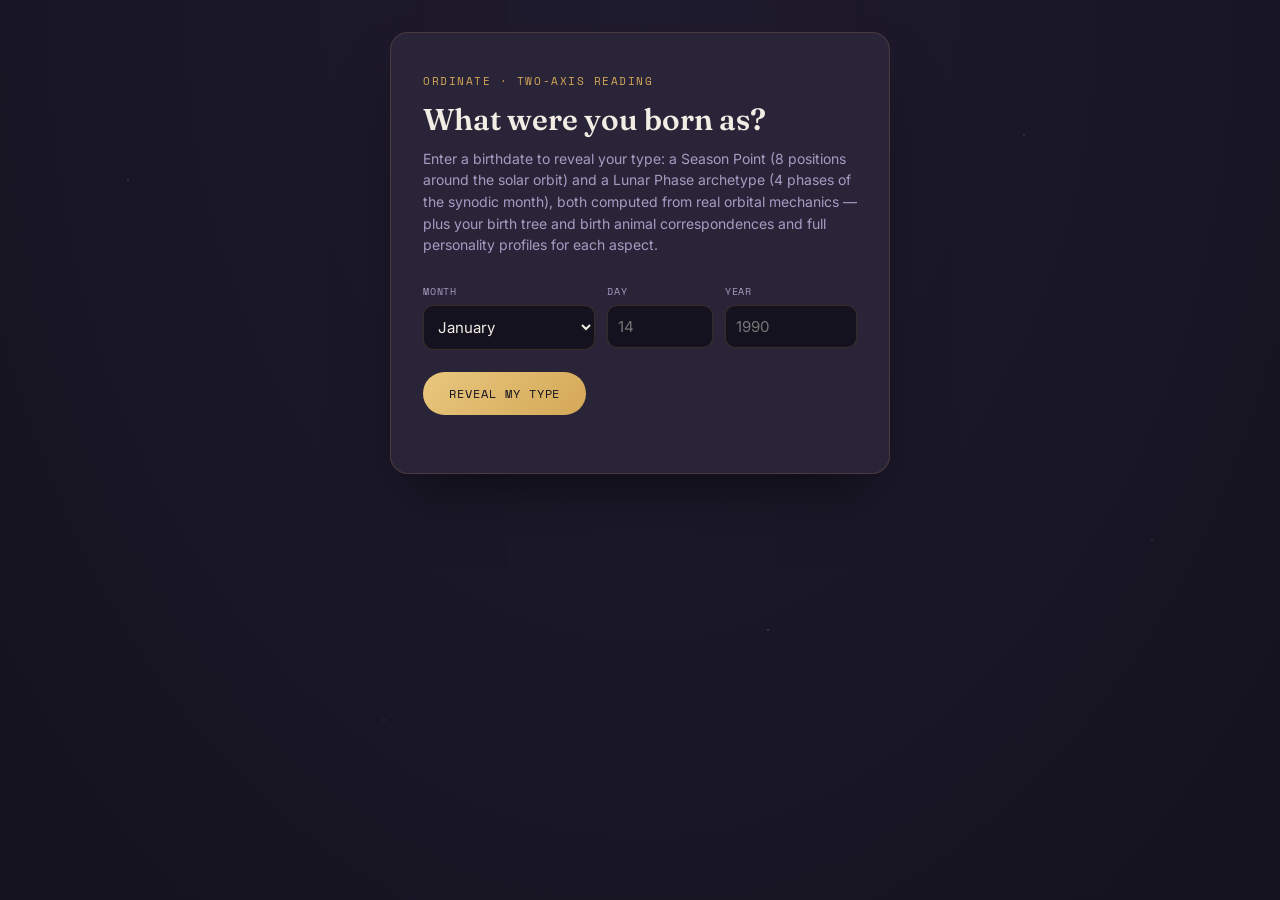
==== index.html @ bf7942da "Update and rename type-calculator.html to index.html Change "prototype" text to "ordinate" Change t" ====
<!DOCTYPE html>
<html lang="en">
<head>
<meta charset="UTF-8">
<meta name="viewport" content="width=device-width, initial-scale=1.0">
<title>Type Calculator Prototype</title>
<link rel="preconnect" href="https://fonts.googleapis.com">
<link href="https://fonts.googleapis.com/css2?family=Fraunces:ital,opsz,wght@0,9..144,400;0,9..144,600;1,9..144,500&family=Inter:wght@400;500;600&family=Space+Mono:wght@400;700&display=swap" rel="stylesheet">
<style>
:root{
  --bg:#1f1b2e; --bg-deep:#15121f; --surface:#2a2438;
  --line:rgba(212,168,87,0.18); --gold:#d4a857; --gold-soft:#e8c77e;
  --text:#f2ede4; --muted:#a89bc2; --radius:18px;
}
*{ box-sizing:border-box; }
body{
  margin:0; min-height:100vh;
  background:
    radial-gradient(1px 1px at 10% 20%,rgba(242,237,228,.35),transparent),
    radial-gradient(1px 1px at 80% 15%,rgba(242,237,228,.3),transparent),
    radial-gradient(1.5px 1.5px at 60% 70%,rgba(242,237,228,.25),transparent),
    radial-gradient(1px 1px at 30% 80%,rgba(242,237,228,.3),transparent),
    radial-gradient(1px 1px at 90% 60%,rgba(242,237,228,.25),transparent),
    radial-gradient(ellipse at top,var(--bg) 0%,var(--bg-deep) 100%);
  font-family:'Inter',sans-serif; color:var(--text);
  display:flex; align-items:flex-start; justify-content:center; padding:32px 16px;
}
.card{
  width:100%; max-width:500px;
  background:var(--surface); border:1px solid var(--line);
  border-radius:var(--radius); padding:40px 32px;
  box-shadow:0 30px 60px -25px rgba(0,0,0,.6);
}
.eyebrow{
  font-family:'Space Mono',monospace; font-size:11px;
  letter-spacing:.14em; text-transform:uppercase; color:var(--gold); margin:0 0 14px;
}
h1{
  font-family:'Fraunces',serif; font-weight:600; font-size:30px;
  line-height:1.15; margin:0 0 10px;
}
.subhead{ font-size:14px; line-height:1.55; color:var(--muted); margin:0 0 28px; }
form{
  display:grid; grid-template-columns:1.3fr .8fr 1fr;
  gap:12px; margin-bottom:22px;
}
.field{ display:flex; flex-direction:column; gap:6px; }
label{
  font-family:'Space Mono',monospace; font-size:10px;
  letter-spacing:.08em; text-transform:uppercase; color:var(--muted);
}
select,input{
  font-family:'Inter',sans-serif; font-size:15px; color:var(--text);
  background:var(--bg-deep); border:1px solid var(--line);
  border-radius:10px; padding:11px 10px; width:100%;
}
button{
  font-family:'Space Mono',monospace; font-size:12px;
  letter-spacing:.08em; text-transform:uppercase; color:var(--bg-deep);
  background:linear-gradient(135deg,var(--gold-soft),var(--gold));
  border:none; border-radius:999px; padding:13px 26px; cursor:pointer;
}
button:hover{ filter:brightness(1.06); }
.error{ font-size:13px; color:#e2693c; min-height:16px; margin:2px 0 0; }

/* ── Result panel ── */
.result{ display:none; animation:fadeUp .5s ease forwards; }
.result.visible{ display:block; }
@keyframes fadeUp{ from{opacity:0;transform:translateY(8px)} to{opacity:1;transform:translateY(0)} }

/* Motif row: three icons + constellation */
.motif-header{
  display:flex; align-items:center; justify-content:center;
  gap:12px; margin:0 0 14px; flex-wrap:wrap;
}
.motif-icon{
  display:flex; flex-direction:column; align-items:center; gap:5px;
}
.motif-icon span{
  font-family:'Space Mono',monospace; font-size:9px; letter-spacing:.08em;
  text-transform:uppercase; color:var(--muted); text-align:center; max-width:68px;
}
.motif-sep{
  font-size:18px; color:var(--muted); opacity:.5; flex-shrink:0; margin-top:-10px;
}

.constellation-wrap{
  display:flex; justify-content:center; margin:0 0 16px;
  border-top:1px solid var(--line); border-bottom:1px solid var(--line);
  padding:10px 0;
}

.result-nickname{
  font-family:'Space Mono',monospace; font-size:11px; letter-spacing:.12em;
  text-transform:uppercase; color:var(--gold); text-align:center; margin:0 0 6px;
}
.result-name{
  font-family:'Fraunces',serif; font-style:italic; font-weight:500;
  font-size:26px; text-align:center; margin:0 0 2px; letter-spacing:.01em;
}
.result-fn{
  font-family:'Space Mono',monospace; font-size:10px; letter-spacing:.1em;
  text-transform:uppercase; color:var(--muted); text-align:center; margin:0 0 14px;
}
.tagline{
  font-family:'Fraunces',serif; font-size:16px; text-align:center;
  color:var(--text); margin:0 0 10px; line-height:1.4;
}
.motif-desc{
  font-size:12px; font-style:italic; color:var(--muted);
  text-align:center; margin:0 0 18px;
}

/* Chips */
.chips{ display:flex; gap:8px; justify-content:center; flex-wrap:wrap; margin-bottom:22px; }
.chip{
  font-family:'Space Mono',monospace; font-size:10px; color:var(--muted);
  border:1px solid var(--line); border-radius:999px; padding:5px 11px;
}
.chip b{ color:var(--text); font-weight:600; }

/* Correspondences: tree + animal */
.correspondences{
  display:flex; gap:14px; justify-content:center; margin:0 0 22px; flex-wrap:wrap;
}
.corr-card{
  display:flex; align-items:center; gap:10px; text-align:left;
  border:1px solid var(--line); border-radius:12px; padding:10px 16px;
  max-width:230px;
}
.corr-card .corr-icon{ flex-shrink:0; display:flex; }
.corr-card .corr-dot{
  width:34px; height:34px; border-radius:50%; flex-shrink:0;
  display:flex; align-items:center; justify-content:center;
  font-family:'Fraunces',serif; font-style:italic; font-size:13px;
}
.corr-card .corr-animal-img{
  width:44px; height:auto; flex-shrink:0; display:block;
}
.corr-label{
  font-family:'Space Mono',monospace; font-size:8px; letter-spacing:.1em;
  text-transform:uppercase; color:var(--muted); margin-bottom:2px;
}
.corr-name{
  font-family:'Fraunces',serif; font-style:italic; font-size:15px;
  color:var(--text); margin-bottom:2px;
}
.corr-desc{
  font-family:'Fraunces',serif; font-style:italic; font-size:10px;
  color:var(--muted); line-height:1.3;
}

/* Accordion profile sections */
.profiles{ display:flex; flex-direction:column; gap:8px; margin-bottom:22px; }
.profile-block{
  border:1px solid var(--line); border-radius:12px; overflow:hidden;
}
.profile-toggle{
  width:100%; background:none; border:none; color:var(--text);
  font-family:'Space Mono',monospace; font-size:10px; letter-spacing:.1em;
  text-transform:uppercase; cursor:pointer; padding:13px 16px;
  display:flex; align-items:center; justify-content:space-between;
  border-radius:0;
}
.profile-toggle:hover{ background:rgba(212,168,87,.07); }
.profile-toggle .arrow{ transition:transform .25s ease; }
.profile-toggle.open .arrow{ transform:rotate(180deg); }
.profile-body{
  display:none; padding:0 16px 16px; font-size:13.5px;
  line-height:1.65; color:var(--muted);
}
.profile-body.open{ display:block; }
.profile-body p{ margin:0 0 10px; }
.profile-body .label{
  font-family:'Space Mono',monospace; font-size:9.5px; letter-spacing:.1em;
  text-transform:uppercase; color:var(--gold); display:block; margin:12px 0 5px;
}
.profile-body ul{
  margin:0 0 8px; padding-left:18px; list-style:disc;
}
.profile-body ul li{ margin-bottom:4px; color:var(--text); }
.profile-body ul.shadow li{ color:var(--muted); }

/* Color swatch inline */
.swatch-inline{
  display:inline-block; width:10px; height:10px; border-radius:50%;
  border:1px solid rgba(242,237,228,.3); vertical-align:middle;
  margin-right:5px; flex-shrink:0;
}

.reset{
  display:block; text-align:center; font-size:13px;
  color:var(--gold-soft); text-decoration:none; cursor:pointer; margin-top:4px;
}
.reset:hover{ text-decoration:underline; }

/* Constellation stars */
.star{ opacity:0; }
.star.show{ animation:starIn .5s ease forwards; }
@keyframes starIn{ from{opacity:0} to{opacity:1} }

@media (prefers-reduced-motion:reduce){
  *{ animation-duration:.01ms!important; transition-duration:.01ms!important; }
}
@media (max-width:440px){
  form{ grid-template-columns:1fr; }
  .card{ padding:32px 20px; }
}
</style>
</head>
<body>
<div class="card">

  <div id="formView">
    <p class="eyebrow">Ordinate · Two-Axis Reading</p>
    <h1>What were you born as?</h1>
    <p class="subhead">Enter a birthdate to reveal your type: a Season Point (8 positions around the solar orbit) and a Lunar Phase archetype (4 phases of the synodic month), both computed from real orbital mechanics — plus your birth tree and birth animal correspondences and full personality profiles for each aspect.</p>
    <form id="birthForm">
      <div class="field">
        <label for="month">Month</label>
        <select id="month">
          <option value="1">January</option><option value="2">February</option>
          <option value="3">March</option><option value="4">April</option>
          <option value="5">May</option><option value="6">June</option>
          <option value="7">July</option><option value="8">August</option>
          <option value="9">September</option><option value="10">October</option>
          <option value="11">November</option><option value="12">December</option>
        </select>
      </div>
      <div class="field">
        <label for="day">Day</label>
        <input type="number" id="day" min="1" max="31" placeholder="14">
      </div>
      <div class="field">
        <label for="year">Year</label>
        <input type="number" id="year" min="1900" max="2100" placeholder="1990">
      </div>
    </form>
    <div style="display:flex;align-items:center;gap:16px;margin-top:4px">
      <button id="revealBtn">Reveal My Type</button>
    </div>
    <p class="error" id="errorMsg"></p>
  </div>

  <div class="result" id="resultView">
    <!-- Motif icons -->
    <div class="motif-header" id="motifHeader"></div>

    <!-- Constellation -->
    <div class="constellation-wrap">
      <svg id="constellation" width="240" height="130" viewBox="0 0 240 130"></svg>
    </div>

    <!-- Identity -->
    <p class="result-nickname" id="resultNickname"></p>
    <p class="result-name" id="resultName"></p>
    <p class="result-fn" id="resultFn"></p>
    <p class="tagline" id="taglineText"></p>
    <p class="motif-desc" id="motifDesc"></p>

    <!-- Chips -->
    <div class="chips">
      <span class="chip" id="chipSeason"></span>
      <span class="chip" id="chipLunar"></span>
      <span class="chip" id="chipTree"></span>
      <span class="chip" id="chipAnimal"></span>
    </div>

    <!-- Correspondences: birth tree + birth animal -->
    <div class="correspondences" id="correspondences"></div>

    <!-- Accordion profiles -->
    <div class="profiles">
      <div class="profile-block" id="blockCombo"></div>
      <div class="profile-block" id="blockSeason"></div>
      <div class="profile-block" id="blockLunar"></div>
    </div>

    <a class="reset" id="resetLink">← Try another date</a>
  </div>
</div>
<script>
// ─── SVG MOTIF DRAWING ────────────────────────────────────────────────────
// Each function returns SVG markup for a 64×64 viewBox symbol.
// Season symbols use the season color; lunar archetype symbols use the lunar color.

function svgWrap(inner, color, size=64){
  return `<svg viewBox="0 0 ${size} ${size}" width="${size}" height="${size}" xmlns="http://www.w3.org/2000/svg" style="display:block">`
    + inner + `</svg>`;
}

const SEASON_GLYPHS = {
  Breaking: c => svgWrap(
    `<ellipse cx="20" cy="32" rx="14" ry="19" fill="none" stroke="${c}" stroke-width="2.2"/>
     <ellipse cx="44" cy="32" rx="14" ry="19" fill="none" stroke="${c}" stroke-width="2.2"/>
     <line x1="32" y1="13" x2="32" y2="51" stroke="${c}" stroke-width="1.2" opacity=".35" stroke-dasharray="3 3"/>`,c),

  Sprouting: c => svgWrap(
    `<line x1="32" y1="56" x2="32" y2="18" stroke="${c}" stroke-width="2.2" stroke-linecap="round"/>
     <line x1="32" y1="30" x2="20" y2="20" stroke="${c}" stroke-width="1.8" stroke-linecap="round"/>
     <line x1="32" y1="38" x2="44" y2="26" stroke="${c}" stroke-width="1.8" stroke-linecap="round"/>
     <line x1="32" y1="44" x2="18" y2="36" stroke="${c}" stroke-width="1.4" stroke-linecap="round" opacity=".6"/>
     <circle cx="32" cy="15" r="3.5" fill="${c}"/>`,c),

  Cresting: c => svgWrap(
    `<path d="M8 42 C14 42 18 20 32 20 C46 20 50 42 56 42" fill="none" stroke="${c}" stroke-width="2.2" stroke-linecap="round"/>
     <path d="M8 50 C14 50 18 32 32 32 C46 32 50 50 56 50" fill="none" stroke="${c}" stroke-width="1.3" stroke-linecap="round" opacity=".4"/>`,c),

  Reaping: c => svgWrap(
    `<line x1="22" y1="14" x2="22" y2="46" stroke="${c}" stroke-width="1.8" stroke-linecap="round"/>
     <line x1="28" y1="12" x2="28" y2="46" stroke="${c}" stroke-width="1.8" stroke-linecap="round"/>
     <line x1="34" y1="14" x2="34" y2="46" stroke="${c}" stroke-width="1.8" stroke-linecap="round"/>
     <line x1="40" y1="16" x2="40" y2="46" stroke="${c}" stroke-width="1.8" stroke-linecap="round"/>
     <line x1="16" y1="46" x2="48" y2="46" stroke="${c}" stroke-width="2.2" stroke-linecap="round"/>
     <path d="M20 46 Q31 56 42 46" fill="none" stroke="${c}" stroke-width="1.8" stroke-linecap="round"/>`,c),

  Reckoning: c => svgWrap(
    `<line x1="32" y1="10" x2="32" y2="54" stroke="${c}" stroke-width="2" stroke-linecap="round"/>
     <line x1="14" y1="22" x2="50" y2="22" stroke="${c}" stroke-width="2" stroke-linecap="round"/>
     <circle cx="14" cy="36" r="7" fill="none" stroke="${c}" stroke-width="1.8"/>
     <circle cx="50" cy="36" r="7" fill="none" stroke="${c}" stroke-width="1.8"/>
     <line x1="14" y1="22" x2="14" y2="29" stroke="${c}" stroke-width="1.5"/>
     <line x1="50" y1="22" x2="50" y2="29" stroke="${c}" stroke-width="1.5"/>`,c),

  Veiling: c => svgWrap(
    `<path d="M12 16 Q32 28 52 16" fill="none" stroke="${c}" stroke-width="2" stroke-linecap="round"/>
     <path d="M12 16 Q20 48 28 52" fill="none" stroke="${c}" stroke-width="1.8" stroke-linecap="round"/>
     <path d="M52 16 Q46 42 38 52" fill="none" stroke="${c}" stroke-width="1.8" stroke-linecap="round" opacity=".4"/>
     <path d="M28 52 Q32 54 38 52" fill="none" stroke="${c}" stroke-width="1.5" stroke-linecap="round" opacity=".4"/>`,c),

  Kindling: c => svgWrap(
    `<path d="M32 12 C28 22 20 26 22 36 C24 44 40 44 42 36 C44 26 36 22 32 12 Z" fill="none" stroke="${c}" stroke-width="2.2" stroke-linejoin="round"/>
     <path d="M32 26 C30 30 27 32 28 37 C29 41 35 41 36 37 C37 32 34 30 32 26 Z" fill="${c}" opacity=".35"/>`,c),

  Rooting: c => svgWrap(
    `<line x1="32" y1="10" x2="32" y2="30" stroke="${c}" stroke-width="2.2" stroke-linecap="round"/>
     <line x1="32" y1="30" x2="18" y2="46" stroke="${c}" stroke-width="1.8" stroke-linecap="round"/>
     <line x1="32" y1="30" x2="46" y2="46" stroke="${c}" stroke-width="1.8" stroke-linecap="round"/>
     <line x1="18" y1="46" x2="10" y2="56" stroke="${c}" stroke-width="1.4" stroke-linecap="round" opacity=".6"/>
     <line x1="18" y1="46" x2="24" y2="56" stroke="${c}" stroke-width="1.4" stroke-linecap="round" opacity=".6"/>
     <line x1="46" y1="46" x2="40" y2="56" stroke="${c}" stroke-width="1.4" stroke-linecap="round" opacity=".6"/>
     <line x1="46" y1="46" x2="54" y2="56" stroke="${c}" stroke-width="1.4" stroke-linecap="round" opacity=".6"/>`,c),
};

const LUNAR_GLYPHS = {
  Pilgrim: c => svgWrap(
    `<line x1="32" y1="10" x2="32" y2="54" stroke="${c}" stroke-width="2.5" stroke-linecap="round"/>
     <path d="M32 10 C32 10 22 18 24 24" fill="none" stroke="${c}" stroke-width="2.2" stroke-linecap="round"/>
     <line x1="22" y1="54" x2="42" y2="54" stroke="${c}" stroke-width="2" stroke-linecap="round"/>`,c),

  Adept: c => svgWrap(
    `<line x1="32" y1="10" x2="32" y2="26" stroke="${c}" stroke-width="4" stroke-linecap="round"/>
     <path d="M24 26 L40 26 L34 52 L30 52 Z" fill="${c}" opacity=".65" stroke="${c}" stroke-width="1.5" stroke-linejoin="round"/>
     <line x1="32" y1="30" x2="32" y2="48" stroke="${c}" stroke-width="1.3" opacity=".5"/>`,c),

  Beacon: c => svgWrap(
    `<rect x="26" y="34" width="12" height="20" rx="2" fill="none" stroke="${c}" stroke-width="2"/>
     <path d="M32 34 C28 26 22 22 32 10 C42 22 36 26 32 34 Z" fill="${c}" opacity=".55" stroke="${c}" stroke-width="1.5" stroke-linejoin="round"/>
     <line x1="20" y1="54" x2="44" y2="54" stroke="${c}" stroke-width="2" stroke-linecap="round"/>`,c),

  Mystic: c => svgWrap(
    `<path d="M32 32 m0,-18 a18,18 0 0,1 18,18 a14,14 0 0,1 -14,14 a10,10 0 0,1 -10,-10 a7,7 0 0,1 7,-7 a4,4 0 0,1 4,4 a2,2 0 0,1 -2,2" fill="none" stroke="${c}" stroke-width="2.2" stroke-linecap="round"/>`,c),
};

const TREE_GLYPHS = {
  Birch: c => svgWrap(
    `<line x1="32" y1="56" x2="32" y2="14" stroke="${c}" stroke-width="2.2" stroke-linecap="round"/>
     <line x1="27" y1="46" x2="35" y2="45.4" stroke="${c}" stroke-width="1.3" opacity=".55"/>
     <line x1="28" y1="37" x2="36" y2="36.5" stroke="${c}" stroke-width="1.3" opacity=".55"/>
     <line x1="27" y1="27" x2="35" y2="27.6" stroke="${c}" stroke-width="1.3" opacity=".55"/>
     <path d="M32 22 Q22 14 16 18" fill="none" stroke="${c}" stroke-width="1.6" stroke-linecap="round"/>
     <path d="M32 18 Q42 10 48 14" fill="none" stroke="${c}" stroke-width="1.6" stroke-linecap="round"/>
     <ellipse cx="16" cy="18" rx="4" ry="2.3" fill="${c}" opacity=".4"/>
     <ellipse cx="48" cy="14" rx="4" ry="2.3" fill="${c}" opacity=".4"/>`,c),

  Hawthorn: c => svgWrap(
    `<path d="M14 50 L26 38 L20 30 L34 24 L28 16 L44 14" fill="none" stroke="${c}" stroke-width="2" stroke-linecap="round" stroke-linejoin="round"/>
     <line x1="26" y1="38" x2="32" y2="41" stroke="${c}" stroke-width="1.3" stroke-linecap="round"/>
     <line x1="34" y1="24" x2="40" y2="27" stroke="${c}" stroke-width="1.3" stroke-linecap="round"/>
     <circle cx="20" cy="30" r="3.6" fill="none" stroke="${c}" stroke-width="1.4"/>
     <circle cx="44" cy="14" r="3.6" fill="none" stroke="${c}" stroke-width="1.4"/>
     <circle cx="14" cy="50" r="2.2" fill="${c}" opacity=".5"/>`,c),

  Oak: c => svgWrap(
    `<path d="M14 30 C10 24 14 16 22 16 C24 10 34 8 38 14 C46 12 52 18 50 26 C56 28 56 36 48 38 C48 44 38 46 34 42 C30 48 20 46 18 40 C10 40 8 32 14 30 Z" fill="none" stroke="${c}" stroke-width="2"/>
     <line x1="32" y1="42" x2="32" y2="56" stroke="${c}" stroke-width="2.2" stroke-linecap="round"/>
     <ellipse cx="32" cy="58" rx="3" ry="4" fill="${c}" opacity=".4"/>`,c),

  Chestnut: c => svgWrap(
    `<path d="M32 12 C20 16 14 26 16 36 C18 44 46 44 48 36 C50 26 44 16 32 12 Z" fill="none" stroke="${c}" stroke-width="2"/>
     <line x1="20" y1="18" x2="14" y2="12" stroke="${c}" stroke-width="1.3" stroke-linecap="round"/>
     <line x1="26" y1="14" x2="22" y2="6" stroke="${c}" stroke-width="1.3" stroke-linecap="round"/>
     <line x1="38" y1="14" x2="42" y2="6" stroke="${c}" stroke-width="1.3" stroke-linecap="round"/>
     <line x1="44" y1="18" x2="50" y2="12" stroke="${c}" stroke-width="1.3" stroke-linecap="round"/>
     <line x1="18" y1="30" x2="10" y2="28" stroke="${c}" stroke-width="1.3" stroke-linecap="round"/>
     <line x1="46" y1="30" x2="54" y2="28" stroke="${c}" stroke-width="1.3" stroke-linecap="round"/>
     <path d="M22 38 Q32 46 42 38" fill="none" stroke="${c}" stroke-width="1.6" stroke-linecap="round" opacity=".5"/>
     <circle cx="32" cy="34" r="5" fill="${c}" opacity=".35"/>`,c),

  Maple: c => svgWrap(
    `<ellipse cx="18" cy="26" rx="14" ry="6" fill="none" stroke="${c}" stroke-width="2" transform="rotate(-20 18 26)"/>
     <ellipse cx="46" cy="26" rx="14" ry="6" fill="none" stroke="${c}" stroke-width="2" transform="rotate(20 46 26)"/>
     <circle cx="32" cy="34" r="4" fill="none" stroke="${c}" stroke-width="1.8"/>
     <line x1="32" y1="38" x2="32" y2="52" stroke="${c}" stroke-width="1.5" stroke-linecap="round" opacity=".5"/>`,c),

  Yew: c => svgWrap(
    `<path d="M32 10 Q20 24 14 34 Q24 30 32 30 Q40 30 50 34 Q44 24 32 10 Z" fill="none" stroke="${c}" stroke-width="1.8"/>
     <path d="M32 26 Q18 42 10 50 Q24 44 32 44 Q40 44 54 50 Q46 42 32 26 Z" fill="none" stroke="${c}" stroke-width="1.8" opacity=".7"/>
     <line x1="32" y1="50" x2="32" y2="58" stroke="${c}" stroke-width="2" stroke-linecap="round"/>
     <circle cx="22" cy="40" r="2" fill="${c}" opacity=".5"/>
     <circle cx="42" cy="46" r="2" fill="${c}" opacity=".5"/>`,c),

  Holly: c => svgWrap(
    `<path d="M32 14 C36 20 44 20 42 26 C48 28 48 36 42 36 C44 42 38 44 34 40 C34 46 30 46 30 40 C26 44 20 42 22 36 C16 36 16 28 22 26 C20 20 28 20 32 14 Z" fill="none" stroke="${c}" stroke-width="2" stroke-linejoin="round"/>
     <circle cx="27" cy="50" r="3" fill="${c}" opacity=".55"/>
     <circle cx="33" cy="52" r="3" fill="${c}" opacity=".55"/>
     <circle cx="38" cy="49" r="3" fill="${c}" opacity=".55"/>`,c),

  Pine: c => svgWrap(
    `<path d="M32 8 L22 22 L27 22 L18 34 L24 34 L14 46 L50 46 L40 34 L46 34 L37 22 L42 22 Z" fill="none" stroke="${c}" stroke-width="1.8" stroke-linejoin="round"/>
     <line x1="32" y1="46" x2="32" y2="52" stroke="${c}" stroke-width="2.2" stroke-linecap="round"/>
     <line x1="32" y1="52" x2="20" y2="60" stroke="${c}" stroke-width="1.4" stroke-linecap="round" opacity=".6"/>
     <line x1="32" y1="52" x2="44" y2="60" stroke="${c}" stroke-width="1.4" stroke-linecap="round" opacity=".6"/>
     <line x1="32" y1="52" x2="32" y2="62" stroke="${c}" stroke-width="1.4" stroke-linecap="round" opacity=".6"/>`,c),
};

function drawSeasonGlyph(name, color){ return (SEASON_GLYPHS[name]||SEASON_GLYPHS.Breaking)(color); }
function drawLunarGlyph(name, color){ return (LUNAR_GLYPHS[name]||LUNAR_GLYPHS.Pilgrim)(color); }
function drawTreeGlyph(name, color){ return (TREE_GLYPHS[name]||TREE_GLYPHS.Birch)(color); }


const ANIMAL_IMAGES = {
  Hare: "[data-uri]",
  Beaver: "[data-uri]",
  Stag: "[data-uri]",
  Raven: "[data-uri]"
};


// ─── ASPECT DATA ──────────────────────────────────────────────────────────

const SEASON_POINTS = [
  { angle:0,   name:"Breaking",  fn:"Initiating",   astroLabel:"March Equinox",
    tree:"Birch", treeDesc:"a slender trunk marking first growth",
    fragment:"treats stillness as something worth ending, and steps first to end it",
    color:"#4FAE63", tagline:"I turn stillness into a decision.",
    def:"Breaking is the decisive conversion of stillness into direction. It doesn't wait for permission or perfect conditions — it acts because something has to move, and moving is the only honest response to stagnation.",
    traits:["Decisive","Catalytic","Direct","Unafraid of disruption","Comfortable being first"],
    shadow:["Moves before understanding has caught up","Fractures stable situations unnecessarily","Sets direction unilaterally rather than together","Mistakes speed for clarity"] },

  { angle:45,  name:"Sprouting", fn:"Exploring",    astroLabel:"Cross-Quarter (≈ May 5)",
    tree:"Hawthorn", treeDesc:"a thorned branch in early bloom",
    fragment:"tests many doors at once, trusting contact over planning",
    color:"#A9C23F", tagline:"I'd rather try it than talk about it.",
    def:"Sprouting is motion multiplied — the instinct to test many doors rather than commit to the first one that opens. It treats the early stage of anything as an invitation to sample widely, trusting that contact with the world teaches faster than planning ever could.",
    traits:["Curious","Adaptable","Quick to engage","Open to revision","Energized by possibility"],
    shadow:["Scatters attention across more paths than it can follow","Trades depth for novelty","Avoids completion through perpetual trialing","Mistakes restlessness for growth"] },

  { angle:90,  name:"Cresting",  fn:"Actualizing",  astroLabel:"June Solstice",
    tree:"Oak", treeDesc:"a canopy at its fullest reach",
    fragment:"shows up at full capacity, holding nothing back at its peak",
    color:"#E8A33D", tagline:"Full intensity or nothing.",
    def:"Cresting is capability made fully visible — the point where preparation stops being private and becomes performance. It doesn't hold back at its peak; it shows, fully and undeniably, what it's capable of, because half-measures feel like a betrayal of the moment.",
    traits:["Confident","Expressive","High-capacity","Magnetic under pressure","Decisive in execution"],
    shadow:["Ties identity to peak intensity","Burns out through sustained overextension","Resists low-energy or transitional states","Dominates through presence rather than invitation"] },

  { angle:135, name:"Reaping",   fn:"Consolidating",astroLabel:"Cross-Quarter (≈ Aug 7)",
    tree:"Chestnut", treeDesc:"a bur splitting to release its yield",
    fragment:"gathers what worked and locks it into something that lasts",
    color:"#C17F3E", tagline:"I finish what gets started.",
    def:"Reaping is the act of turning effort into something that stays — gathering what scattered action produced and locking it into a form that can be relied on. It isn't interested in starting something new until what's already been built is properly secured.",
    traits:["Practical","Results-oriented","Organized","Protective of what works","Decisive about closure"],
    shadow:["Fixates on results over process meaning","Grows detached from what produced outcomes","Over-optimizes past success patterns","Resists reopening completed systems"] },

  { angle:180, name:"Reckoning", fn:"Evaluating",   astroLabel:"September Equinox",
    tree:"Maple", treeDesc:"a paired seed in balanced flight",
    fragment:"stops to ask what something actually amounted to, fairly and honestly",
    color:"#7B8B9E", tagline:"I want the honest tally, not the story.",
    def:"Reckoning is the restoration of clarity through honest accounting — pausing to ask what something actually amounted to, stripped of the story told about it in the moment. It trusts a fair tally over a comfortable narrative.",
    traits:["Discerning","Honest","Reflective","Fair-minded","Unafraid of hard truths"],
    shadow:["Turns weighing into a habit that never stops","Audits experiences past the point of usefulness","Brings comparison into relationships","Treats rest as something that must be justified"] },

  { angle:225, name:"Veiling",   fn:"Withdrawing",  astroLabel:"Cross-Quarter (≈ Nov 7)",
    tree:"Yew", treeDesc:"layered boughs drawn low and close",
    fragment:"steps back from the surface to understand what's underneath it",
    color:"#6B5B7B", tagline:"I step back to see clearly.",
    def:"Veiling is a deliberate retreat from the surface in order to see more clearly underneath it — stepping back from immediate engagement not to disappear, but to understand something properly before responding to it.",
    traits:["Perceptive","Selective","Composed","Comfortable with ambiguity","Internally oriented"],
    shadow:["Withdrawal substitutes for direct engagement","Ambiguity used as deflection","Real feeling stays unreadable to those closest","Presence arrives later than the moment needed it"] },

  { angle:270, name:"Kindling",  fn:"Sustaining",   astroLabel:"December Solstice",
    tree:"Holly", treeDesc:"a spiked leaf holding berries through frost",
    fragment:"holds its own flame steady, even when nothing from outside is feeding it",
    color:"#A8432F", tagline:"Steady is its own kind of strength.",
    def:"Kindling is the quiet maintenance of an inner flame through a period that offers nothing from the outside to keep it lit. It doesn't need conditions to be favorable in order to hold steady; holding steady is the whole point.",
    traits:["Steady","Self-renewing","Patient","Quietly resilient","Low-drama under pressure"],
    shadow:["Patience curdles into passivity","Under-asserts needs or direction","Stagnation gets relabeled as endurance","Anything that tries to activate it from outside meets quiet resistance"] },

  { angle:315, name:"Rooting",   fn:"Stabilizing",  astroLabel:"Cross-Quarter (≈ Feb 4)",
    tree:"Pine", treeDesc:"a taproot holding through thin soil",
    fragment:"turns everything it's lived through into a foundation built to last",
    color:"#5B4632", tagline:"I build what's meant to last.",
    def:"Rooting is structure formed from everything that's already been lived through — the slow conversion of accumulated experience into a foundation solid enough to build the next thing on. It values what lasts over what's merely new.",
    traits:["Dependable","Grounding","Loyal","Consistent","Quietly load-bearing for others"],
    shadow:["Mistakes familiarity for safety","Anchors in known systems past the point of usefulness","Emotional inertia in relationships","Resistance to change disguised as stability"] },
];

const SYNODIC_MONTH = 29.530588853;
const LUNAR_PHASES = [
  { day:0,                  name:"Pilgrim", animal:"Hare",   phaseLabel:"New Moon",
    fragment:"understands by stepping fully into experience, not by studying it from a distance",
    color:"#6E7191", tagline:"I understand by being in it.",
    def:"The Pilgrim makes meaning by stepping fully into experience and letting understanding arrive afterward, not before. It trusts contact over theory, certain that the only way to actually know something is to have already been inside it.",
    traits:["Porous","Curious","Adaptable","Present","Unafraid of the unfamiliar"],
    shadow:["Identity diffuses under accumulated exposure","Loops stay open","Novelty mistaken for truth","Feeling absorbed faster than it is filtered"] },

  { day:SYNODIC_MONTH*.25, name:"Adept",   animal:"Beaver", phaseLabel:"First Quarter Moon",
    fragment:"turns potential into progress through sustained, structured effort",
    color:"#8FB6D9", tagline:"Progress is how I make sense of things.",
    def:"The Adept makes meaning by shaping raw potential into something functional, refining both self and surroundings through sustained, structured effort. Progress isn't a side effect here — it's the actual point.",
    traits:["Disciplined","Capable","Methodical","Improvement-oriented","Reliable under sustained effort"],
    shadow:["Self-worth quietly fused to output","Rest requires justification","Method calcifies into rigidity","Control substituted for trust in emergence"] },

  { day:SYNODIC_MONTH*.5,  name:"Beacon",  animal:"Stag",   phaseLabel:"Full Moon",
    fragment:"makes what's true on the inside fully, visibly real on the outside",
    color:"#F4EED9", tagline:"What's true in me should be visible.",
    def:"The Beacon makes meaning by making the inner self externally legible — turning what's true on the inside into something visible, declared, and lived in the open rather than kept private.",
    traits:["Expressive","Charismatic","Clear","Confident in visibility","Naturally draws attention"],
    shadow:["Visibility quietly turns into performance","Being seen substitutes for being real","Authenticity becomes dependent on an audience","Constant exposure stops feeling like a choice"] },

  { day:SYNODIC_MONTH*.75, name:"Mystic",  animal:"Raven",  phaseLabel:"Last Quarter Moon",
    fragment:"withdraws from the noise to find the pattern actually underneath it",
    color:"#5C4A73", tagline:"I find meaning in what's underneath.",
    def:"The Mystic makes meaning by withdrawing from the noise of surface reality to extract whatever deeper pattern is actually underneath it. Distillation, not accumulation, is how it arrives at anything true.",
    traits:["Insightful","Reflective","Pattern-sensitive","Comfortable in solitude","Drawn to underlying structure"],
    shadow:["Withdrawal tips past usefulness into full retreat","Over-interpretation replaces action","Insight functions as distance rather than connection","Meaning gets refined instead of lived"] },
];
// ─── COMBINED ARCHETYPES ──────────────────────────────────────────────────

const COMBOS = {
  "Breaking|Pilgrim":  { nickname:"The First Step",             tagline:"I don't wait to understand — I go find out.",
    symbol:"a traveler's staff planted beside a splitting seed",
    profile:"This is decisiveness in service of discovery. Where Breaking alone might charge ahead with a fixed plan, paired with the Pilgrim's experience-first orientation it becomes fearless improvisation — starting things not to prove a point but to find out what's actually there. This type moves first and discovers why afterward, trusting that contact with the new will teach faster than deliberation ever could. The risk is permanent restlessness: each new beginning absorbs completely, and the throughline of their own life can be hard even for them to locate.",
    traits:["Bold","Curious","Spontaneous","Adaptable","Magnetic to new beginnings"],
    shadow:["Impulsive without follow-through","Identity scattered across too many fresh starts","Mistakes the thrill of beginning for actual progress","Struggles to commit once novelty fades"] },

  "Breaking|Adept":    { nickname:"The Founder",                tagline:"I don't just start things. I build them to last.",
    symbol:"a chisel striking the moment a seed splits",
    profile:"This pairing channels the instinct to start things into the discipline to actually build them. Breaking supplies the willingness to convert stillness into direction; the Adept supplies the structured follow-through that keeps that direction from dissolving. The result reads as founder energy — the person who not only sees that something needs to begin, but immediately starts laying the groundwork to make it last. They tend to move fast and build cleanly, uncomfortable with the gap between 'we should do this' and 'here's how we're doing it.'",
    traits:["Entrepreneurial","Disciplined","Fast-moving","Structurally minded","Relentless about follow-through"],
    shadow:["Over-identifies with output and momentum","Treats stillness as failure","Forces premature structure onto things that needed more time","Burns out from refusing to pause"] },

  "Breaking|Beacon":   { nickname:"The Igniter",                tagline:"Watch me — I'm already moving.",
    symbol:"a beacon flame rising from a splitting seed",
    profile:"Few combinations are as outwardly visible. Breaking's instinct to convert stillness into direction meets the Beacon's drive to make the inner self externally legible, producing someone who doesn't just start things quietly but announces them, rallies people, and leads from the front. Their decisiveness reads as charisma because it's delivered with full presence. The risk is that the performance of starting things becomes more important than the starting itself, and a quiet beginning — one nobody watches — can start to feel not worth doing at all.",
    traits:["Charismatic","Decisive","Visible","Rallying","Naturally positioned as a leader"],
    shadow:["Needs an audience to fully commit to a direction","Conflates being seen leading with being right","Struggles with quiet or unglamorous beginnings","Identity inflates around the role of 'starter'"] },

  "Breaking|Mystic":   { nickname:"The Quiet Catalyst",         tagline:"I act first and explain later, mostly to myself.",
    symbol:"a spiral unfurling from a splitting seed",
    profile:"The least expected pairing in the set: outward decisiveness fused to an inward, withdrawal-oriented way of making sense of things. Breaking still does what it always does — ends inertia, moves first — but the Mystic processes the meaning of that action privately, often well after the fact. This type starts things cleanly and then disappears to metabolize what they've done, which makes them genuinely hard to read. They tend to make sharper, more considered first moves than other Breaking pairings. The tension is real: the urge to act and the urge to withdraw can become a loop where they keep almost starting things, circling through analysis until the moment has passed.",
    traits:["Decisively private","Considered","Hard to read","Sharp instincts","Comfortable acting without applause"],
    shadow:["Overthinks after the fact to the point of self-doubt","Withdraws from a direction already set in motion","Isolates the meaning of actions from the people affected","Talks themselves out of momentum entirely"] },

  "Sprouting|Pilgrim": { nickname:"The Wanderer",               tagline:"Why pick one path when there are six?",
    symbol:"a traveler's staff resting among branching shoots",
    profile:"This is exploration squared — two aspects pointed in exactly the same direction. Sprouting's instinct to test multiple paths rapidly meets the Pilgrim's conviction that meaning only arrives through direct contact with experience, producing someone who treats the entire world as a place to be sampled rather than studied from a distance. They pick things up quickly, move between interests with real ease, and are often the most genuinely open-minded type in any room. The cost is depth: with nothing pulling them toward consolidation, they can accumulate enormous breadth without ever turning any of it into expertise or a finished thing.",
    traits:["Endlessly curious","Quick to adapt","Broad-minded","Easy with the unfamiliar","Energized by variety"],
    shadow:["Depth consistently sacrificed for breadth","Avoids finishing under the guise of staying open","Identity stays fluid to the point of feeling unanchored","Mistakes constant novelty for genuine growth"] },

  "Sprouting|Adept":   { nickname:"The Tinkerer",               tagline:"I try everything until something actually works.",
    symbol:"a chisel shaping one shoot from many branching paths",
    profile:"This combination puts a restless, multi-path exploratory instinct inside a structured, progress-oriented frame — someone who experiments with real discipline, trying many approaches but actually building something from each attempt. Where Sprouting alone might scatter, the Adept's need for tangible progress keeps pulling each experiment toward a usable result. This is the prototyper, the person who tries six different methods to find out which one actually works. The friction shows as productive impatience: each new experiment promises progress, making it tempting to abandon a working method the moment a more interesting one appears.",
    traits:["Experimental","Resourceful","Quick-iterating","Practically minded","Comfortable in early-stage uncertainty"],
    shadow:["Abandons working methods chasing more interesting ones","Conflates trying something new with actual progress","Scatters effort across too many simultaneous experiments","Struggles to recognize when something is already finished"] },

  "Sprouting|Beacon":  { nickname:"The Performer of Possibility",tagline:"Come watch me figure it out in real time.",
    symbol:"a beacon flame atop a many-branched shoot",
    profile:"This pairing takes an exploratory, multi-path instinct and gives it a stage. Sprouting wants to try many things; the Beacon wants whatever's true on the inside to be visibly, externally lived — together producing someone who explores out loud, in public, pulling an audience along for each new direction. The trying-out itself becomes a kind of performance, energetic and inviting. The risk is that the audience starts to shape the exploring: trying something becomes partly about how it reads to whoever's watching, and they can find themselves chasing whichever new direction gets the most visible response.",
    traits:["Expressive","Exploratory","Socially magnetic","Quick to share new interests","Good at making curiosity contagious"],
    shadow:["Exploration shaped by audience reaction rather than genuine interest","Struggles to try things privately","Scattered focus compounded by needing visible engagement","Authenticity gets blurred with what performs well"] },

  "Sprouting|Mystic":  { nickname:"The Inner Cartographer",     tagline:"I collect the world and map it quietly.",
    symbol:"a spiral threading through a branching shoot",
    profile:"An unusually rich pairing: an outwardly exploratory behavioral style fused to an inward, distillation-oriented way of making meaning. The Sprouting instinct keeps this type sampling widely, but the Mystic insists that none of it counts until it's been processed and synthesized internally. The result is someone who explores constantly but privately maps what they find, often arriving at genuinely original insight by combining inputs nobody else thought to put together. The friction is between the appetite for new input and the slower work of synthesizing it — they can keep gathering faster than they can process, left with a private archive of half-integrated experience.",
    traits:["Synthesizing","Quietly perceptive","Intellectually omnivorous","Original in connecting ideas","Comfortable holding ambiguity"],
    shadow:["Accumulates more experience than they can actually process","Retreats into private interpretation rather than sharing","Mistakes endless gathering for understanding","Isolates insight from the people who inspired it"] },

  "Cresting|Pilgrim":  { nickname:"The Live Wire",              tagline:"I'm at my best with no script and no net.",
    symbol:"a traveler's staff raised against a cresting wave",
    profile:"This pairing puts full, peak-capacity self-expression in service of pure, in-the-moment experience — someone who performs at their best specifically when they're fully inside something, not when they're planning for it. Cresting wants undeniable, visible execution; the Pilgrim trusts experience over preparation. Together they produce a type that thrives on live, high-stakes, in-the-moment situations where there's no time to overthink, only to be fully present. They do their best work improvising under real conditions. The cost is consistency: their peak is so tied to immersive, unplanned conditions that calmer, deliberate settings feel like a different instrument entirely.",
    traits:["Exhilarating under pressure","Instinctive","Fully present","Magnetic in the moment","Thrives without a script"],
    shadow:["Capability becomes dependent on high-stakes conditions","Struggles to perform steadily without adrenaline","Chases intensity to feel like themselves","Burns out from needing constant peak conditions"] },

  "Cresting|Adept":    { nickname:"The Master Craftsman",       tagline:"I built the system that lets me peak on command.",
    symbol:"a chisel held steady inside a cresting wave",
    profile:"Peak performance built on real, accumulated discipline rather than raw instinct — the most reliably high-output type in the set. Cresting wants full, visible execution at maximum capacity; the Adept supplies the structured effort and refinement that makes that capacity something they can return to on demand. This type doesn't just perform well — they've built the system that lets them perform well repeatedly, treating mastery itself as the long project and each peak moment as evidence the project is working. The danger is that the system becomes inseparable from their identity: rest reads as falling behind, anything short of peak output reads as failure.",
    traits:["Masterful","Dependable at the highest level","Disciplined","Refinement-obsessed","Consistently high-capacity"],
    shadow:["Self-worth fused entirely to peak output","Treats rest as failure","Refines endlessly past the point of usefulness","Struggles to value anything that can't be measured as progress"] },

  "Cresting|Beacon":   { nickname:"The Star",                   tagline:"If I'm not at full volume, was I even there?",
    symbol:"a beacon flame blazing atop a cresting wave",
    profile:"The most amplified, most outwardly visible pairing possible: full peak-capacity execution combined with the drive to make the inner self externally legible. Together they describe someone who doesn't just perform at their best — they perform their best publicly, treating visibility as part of what makes the performance complete. This type tends to be genuinely magnetic at full intensity, comfortable carrying a room, unusually good at converting raw capability into something people actually want to watch. The risk is steepest here: identity becomes almost entirely dependent on the audience's response, and the gap between performing and simply existing can start to feel uncomfortably wide.",
    traits:["Magnetic","Commanding","Performs naturally under attention","Undeniable at full intensity","Built for visibility"],
    shadow:["Identity dependent on being witnessed","Private achievement feels incomplete","Chronic pressure to maintain peak visibility","Conflates being watched with being valued"] },

  "Cresting|Mystic":   { nickname:"The Hidden Virtuoso",        tagline:"My best work has no audience but me.",
    symbol:"a spiral folding inward beneath a cresting wave",
    profile:"This pairing holds real tension at its center: Cresting wants full, undeniable, visible execution at peak capacity; the Mystic wants meaning to come from withdrawal and private synthesis. The type produced tends to be capable of extraordinary peak performance that almost nobody actually witnesses, doing their most complete work alone or in very small, trusted settings, then retreating to process what happened rather than seeking any response to it. They can be genuinely startling when they do perform publicly, precisely because the gap between private capability and visible output is so wide.",
    traits:["Privately masterful","Intense in small or trusted settings","Self-contained","Capable of startling output","Uninterested in performing for its own sake"],
    shadow:["Capability stays hidden out of habit rather than choice","Struggles to let peak work be witnessed","Retreats from recognition even when it's earned","Mistakes invisibility for humility"] },

  "Reaping|Pilgrim":   { nickname:"The Collector of Experience",tagline:"Every experience earns its place in the harvest.",
    symbol:"a traveler's staff laid across a bundled sheaf",
    profile:"This pairing channels a results-oriented, consolidating instinct toward something unusual: gathering and securing not material outcomes but lived experience itself. Reaping wants to lock in what worked; the Pilgrim generates meaning purely through immersive contact with the world, producing someone who treats their own accumulated experiences as the actual harvest — collecting stories and firsthand knowledge the way other types collect achievements. They're unusually good at extracting the lesson from an experience once it's over. The tension: the Pilgrim's appetite for the next new thing can pull against Reaping's instinct to stop and consolidate.",
    traits:["Reflective","Good at extracting meaning from chaos","Experience-rich","Practically wise","Consolidates lessons quickly"],
    shadow:["Struggles to fully process one experience before chasing the next","Romanticizes the past faster than learning from it","Accumulates stories without integrating them","Mistakes collecting experience for actually settling anywhere"] },

  "Reaping|Adept":     { nickname:"The Builder of Systems",     tagline:"I don't just finish things — I make them repeatable.",
    symbol:"a chisel resting on a finished, bundled sheaf",
    profile:"Consolidation doubled — two aspects both oriented toward turning effort into something durable and functional. Reaping wants to gather results and lock them into stable form; the Adept wants structured, sustained progress toward genuinely useful outcomes. Together they describe someone who doesn't just finish what they start — they build the systems that make finishing repeatable. This type is what organizations quietly depend on to take a working idea and make it scale. The risk is structural conservatism: once something works, they can become deeply resistant to revisiting it, treating any proposed change as a threat rather than an improvement.",
    traits:["Systematic","Dependable","Protective of working solutions","Methodical","Genuinely skilled at scaling effort"],
    shadow:["Resists revisiting anything that already works","Treats proposed change as threat","Over-optimizes past the point of diminishing returns","Loses sight of why the system mattered in the first place"] },

  "Reaping|Beacon":    { nickname:"The Public Achiever",        tagline:"If it's not seen, did it really land?",
    symbol:"a beacon flame set atop a bundled sheaf",
    profile:"This pairing takes the instinct to consolidate and secure results and gives it an audience. Reaping wants tangible, locked-in outcomes; the Beacon wants the inner self made externally legible — together describing a type whose sense of accomplishment is completed by recognition, not just by the achievement itself. They tend to be genuinely good at presenting finished work in a way that lands, translating quiet effort into visible, credit-worthy results. The strain shows when results go unrecognized: because validation is part of how the consolidation actually completes itself for them, an unseen accomplishment can feel oddly unfinished.",
    traits:["Accomplished","Good at presenting results","Recognition-savvy","Outcome-driven","Confidently visible about success"],
    shadow:["Accomplishment feels incomplete without external recognition","Can prioritize visible wins over quieter progress","Ties self-worth to public credit","Struggles to value work nobody else sees"] },

  "Reaping|Mystic":    { nickname:"The Quiet Archivist",        tagline:"I keep my own private record of what I've learned.",
    symbol:"a spiral bound into a sheaf of grain",
    profile:"This pairing turns consolidation inward, producing someone who gathers and secures not public outcomes but private understanding. Reaping wants to lock in what worked; the Mystic wants meaning distilled through withdrawal and reflection — together describing a type that processes their own history carefully and privately, building an internal archive of what's actually been learned. They tend to be unusually self-aware, able to draw precise conclusions from their own past, and slow to repeat a mistake once they've truly metabolized it. The risk is a closed loop: genuine growth can stay invisible even to people very close to them.",
    traits:["Self-aware","Careful","Privately wise","Slow to repeat mistakes","Deeply consolidated internally"],
    shadow:["Processes growth so privately it goes unwitnessed","Can become insular about hard-won insight","Mistakes private resolution for actually addressing something with others","Resists revisiting settled conclusions even when new information arrives"] },

  "Reckoning|Pilgrim": { nickname:"The Honest Wanderer",        tagline:"I'll try it — and I'll tell you the truth after.",
    symbol:"a traveler's staff balanced across even scales",
    profile:"This pairing combines a fair-minded, evaluative instinct with an experience-first way of making meaning — someone who explores widely but doesn't let themselves off the hook about what any of it actually amounted to. They try many things and are unusually willing to admit, out loud, when one of them didn't work. This combination is well-balanced compared to some others, since the evaluative instinct keeps the exploratory one somewhat honest. The tension that remains is pacing: they can reckon with one experience just long enough to draw a fair conclusion before the pull toward the next new thing takes over.",
    traits:["Candid","Fair-minded about experience","Self-correcting","Exploratory but accountable","Refreshingly direct"],
    shadow:["Draws honest conclusions but rarely lingers long enough to apply them","Becomes a serial re-evaluator rather than a builder","Restlessness undercuts the value of their own honesty","Judges new experiences too quickly against past ones"] },

  "Reckoning|Adept":   { nickname:"The Auditor",                tagline:"Good enough isn't good enough yet.",
    symbol:"a chisel weighed on one side of even scales",
    profile:"This pairing fuses an evaluative, accounting-oriented instinct with a structured, progress-driven way of making meaning — one of the more rigorous, quality-control-minded types in the set. Reckoning wants an honest tally of what actually worked; the Adept wants sustained, disciplined progress toward something genuinely functional. Together they describe someone who doesn't just build things — they relentlessly check whether what they built actually holds up. The risk is a perfectionism that never quite releases: the evaluating instinct keeps finding one more thing to improve, and the productivity instinct keeps trying to fix it.",
    traits:["Rigorous","Quality-focused","Methodical","Honest about flaws","Relentlessly improvement-minded"],
    shadow:["Perfectionism delays release of genuinely finished work","Self-criticism compounds with productivity pressure into chronic dissatisfaction","Struggles to accept 'good enough'","Can audit a system long past the point of diminishing returns"] },

  "Reckoning|Beacon":  { nickname:"The Public Critic",          tagline:"I'll say the thing everyone's already thinking.",
    symbol:"a beacon flame balanced on a pair of even scales",
    profile:"This pairing puts an evaluative, truth-telling instinct on a public stage — someone who doesn't just form honest assessments privately but says them out loud, in the open, often to the people the assessment is actually about. Reckoning wants clear-eyed accounting of what's real; the Beacon wants the inner self made externally legible. Together they describe a type known for direct, sometimes uncomfortably honest public feedback. They tend to be valued in settings that need clarity over comfort, and their visibility makes their honesty land with real weight. The cost is relational: not every honest assessment is welcome the moment it's delivered.",
    traits:["Outspoken","Clear-eyed","Trusted for honest feedback","Comfortable with public disagreement","Values clarity over comfort"],
    shadow:["Honesty without enough softening reads as harsh","Struggles to withhold an assessment even when it isn't wanted","Conflates being right with being kind","Public candor can damage trust faster than it builds credibility"] },

  "Reckoning|Mystic":  { nickname:"The Inner Judge",            tagline:"My harshest critic lives inside my own head.",
    symbol:"a spiral resting at the fulcrum of even scales",
    profile:"This pairing turns evaluation fully inward — an instinct for honest accounting combined with a meaning-making style built on withdrawal and private synthesis. Reckoning wants clarity about what actually happened; the Mystic wants that clarity distilled in solitude, away from outside noise. Together they describe a type that holds themselves to genuinely exacting internal standards, rarely voiced and rarely relaxed. Other people often experience them as quietly wise, without fully knowing how much internal accounting produced that wisdom. The risk is severity: self-judgment can compound in private until it becomes disproportionate to whatever actually happened.",
    traits:["Exacting","Privately insightful","Self-disciplined in reflection","Quietly wise","Rigorous about their own history"],
    shadow:["Private self-judgment compounds without outside perspective","Struggles to forgive themselves at the rate they extend understanding to others","Insight curdles into rumination","Rarely lets a reckoning actually conclude"] },

  "Veiling|Pilgrim":   { nickname:"The Roaming Observer",       tagline:"I go everywhere and reveal almost nothing.",
    symbol:"a traveler's staff glimpsed behind a half-drawn veil",
    profile:"This pairing combines a withdrawing, distance-seeking instinct with a meaning-making style built on full immersion in experience — producing someone who moves through the world a great deal but stays quietly unreadable while doing it. Veiling wants reduced exposure and interpretive distance; the Pilgrim wants direct contact with the unfamiliar. Together they describe a type that travels, samples, and engages widely, but always from a slight remove: present in a room without ever being fully legible inside it. Real closeness, when it happens, tends to arrive slowly and on this type's own private timeline.",
    traits:["Discreet","Widely experienced","Hard to fully read","Quietly perceptive","Comfortable being present without being known"],
    shadow:["Withdrawal disguised as openness reads as inconsistency","Struggles to let intimacy match the breadth of experience","Uses constant movement to avoid being pinned down emotionally","Can leave relationships feeling one-sided"] },

  "Veiling|Adept":     { nickname:"The Private Engineer",       tagline:"I'll show you when it's finished. Not before.",
    symbol:"a chisel at work behind a half-drawn veil",
    profile:"This pairing fuses a withdrawing, distance-seeking instinct with a structured, progress-oriented way of making meaning — someone who builds extensively but almost entirely out of view. Veiling wants reduced surface engagement in service of deeper understanding; the Adept wants sustained, disciplined progress. Together they describe a type that works steadily and seriously on things nobody else gets to see until they're finished, if shown at all. They tend to be unusually self-sufficient, capable of long, focused stretches of effort without needing outside input. The cost is collaboration — this type can build entire systems alone that would have benefited from outside perspective much earlier.",
    traits:["Self-sufficient","Quietly industrious","Focused","Private about process","Capable of sustained solo effort"],
    shadow:["Avoids outside input even when it would genuinely help","Shares finished work too late for useful feedback","Isolation can slow the progress it's meant to protect","Mistakes working alone for working well"] },

  "Veiling|Beacon":    { nickname:"The Selective Performer",    tagline:"I'm fully present — for the people who've earned it.",
    symbol:"a beacon flame dimmed behind a drawn veil",
    profile:"This pairing holds real tension: a withdrawing, distance-keeping instinct paired with a meaning-making style built entirely on visible, external self-expression. Veiling wants reduced exposure; the Beacon wants the inner self made fully legible to others. The result is someone highly selective about when and where they're fully on — capable of real charisma and presence, but only once they've decided a setting is actually safe enough to be witnessed in. When this type opens up, it's a deliberate choice. The friction shows as inconsistency from the outside: people who've seen the expressive side are caught off guard when this type disappears entirely afterward.",
    traits:["Selectively magnetic","Deliberate about visibility","Capable of real presence when chosen","Hard to predict","Protective of who sees the full version"],
    shadow:["Withholds presence even from people who've earned it","Perceived as inconsistent or guarded","Uses selectivity to avoid the vulnerability of consistent visibility","Struggles to be known gradually rather than all at once"] },

  "Veiling|Mystic":    { nickname:"The Recluse",                tagline:"Alone is where I actually become myself.",
    symbol:"a spiral folding inward behind a drawn veil",
    profile:"Withdrawal doubled — two aspects both oriented toward distance and internal processing, producing the most genuinely private type in the entire set. Veiling wants reduced surface engagement to protect deeper perception; the Mystic wants meaning distilled through solitude and reflection. Together they describe someone for whom retreat isn't a coping mechanism but close to a natural state — most fully themselves away from other people, not despite the absence of company but because of it. This type tends to produce genuinely original insight. The risk, doubled along with everything else, is real isolation: with no part of this combination pulling outward, they can drift further from connection than even they intended.",
    traits:["Deeply private","Original in thought","Self-restoring through solitude","Undistracted by outside opinion","Comfortable with extended distance from others"],
    shadow:["Isolation compounds without any internal counterweight pulling them back","Mistakes withdrawal for self-sufficiency","Insight stays unshared and therefore unchecked","Can drift from connection further than even they intended"] },

  "Kindling|Pilgrim":  { nickname:"The Patient Wanderer",       tagline:"Even the hard stretch is worth experiencing.",
    symbol:"a traveler's staff resting beside a cupped ember",
    profile:"This pairing combines an instinct for quiet, internal endurance with a meaning-making style built on direct contact with experience — someone who holds steady through difficulty by staying curious about it rather than by gritting their teeth through it. Kindling wants to maintain internal coherence with little outside support; the Pilgrim wants to make meaning by engaging fully with whatever's actually in front of them. Together they describe a type that gets through hard, sparse periods by treating them as one more thing worth experiencing rather than as a problem to be endured. This gives their resilience an unusually light touch.",
    traits:["Resilient with a light touch","Curious even under strain","Adaptable to difficulty","Low-drama in hard periods","Steady without rigidity"],
    shadow:["Reframes genuine hardship as mere experience rather than addressing it","Can mistake tolerance for actual wellbeing","Stays too long in situations that need to change","Under-communicates real difficulty because it's being quietly absorbed"] },

  "Kindling|Adept":    { nickname:"The Steady Builder",         tagline:"I'm still here, still building, long after it got quiet.",
    symbol:"a chisel set down beside a tended ember",
    profile:"This pairing fuses sustained internal endurance with a structured, progress-driven way of making meaning — one of the most reliably consistent types in the set. Kindling wants to hold internal coherence through periods of little external input; the Adept wants disciplined, sustained effort toward something functional. Together they describe a type that keeps building, slowly and steadily, through conditions that would stall other types entirely. This is the person still quietly making progress during the long, unglamorous middle of a project, when momentum has faded and nobody's watching. The cost is a chronic difficulty asking for support.",
    traits:["Consistent","Quietly persistent","Self-sufficient under strain","Reliable over the long term","Steady through unglamorous stretches"],
    shadow:["Resists asking for help even when clearly needed","Mistakes self-sufficiency for the only acceptable response to strain","Can sustain a losing effort longer than is actually useful","Internal endurance masks real exhaustion from others"] },

  "Kindling|Beacon":   { nickname:"The Reluctant Light",        tagline:"I wasn't trying to inspire anyone. I just kept going.",
    symbol:"a beacon flame kept low, cupped like an ember",
    profile:"This pairing holds interesting tension: an instinct toward quiet, low-visibility endurance paired with a meaning-making style built on full external self-expression. Kindling wants to sustain itself with minimal outside input; the Beacon wants the inner self made visibly legible to others. The type produced tends to keep going through hard periods with a steadiness that, almost despite itself, becomes genuinely inspiring to watch. They don't seek an audience for their endurance, but when people witness it, it lands with real weight. The friction is that the visibility instinct can start to shape the endurance itself — performing a calm they don't fully feel.",
    traits:["Quietly inspiring","Steady under visible pressure","Authentic-feeling resilience","Becomes a source of strength for others","Calm without trying to be"],
    shadow:["Can start performing calm they don't actually feel once it's being witnessed","Struggles to be visibly struggling","Takes on the emotional weight of being other people's source of stability","Authenticity erodes once endurance becomes a watched performance"] },

  "Kindling|Mystic":   { nickname:"The Inner Flame",            tagline:"Nobody sees what it takes to keep this lit.",
    symbol:"a spiral coiled gently around a cupped ember",
    profile:"Two deeply internal aspects together — quiet sustained endurance and a meaning-making style built on withdrawal and private synthesis — producing what might be the most purely internal type in the whole set. Kindling wants to maintain coherence through sparse external conditions; the Mystic wants meaning distilled in solitude, away from the noise of the surface. Together they describe someone whose real strength is almost entirely invisible from outside: a steady internal fire that burns regardless of whether anyone ever sees the light from it. The cost is total invisibility — even people very close to this type may never fully grasp how much they're holding.",
    traits:["Privately resilient","Deeply self-contained","Wise from solitary endurance","Undemonstrative about real strength","Steady without needing to show it"],
    shadow:["Invisibility of their struggle can leave them genuinely unsupported","Others may not realize help is needed until strain is severe","Privacy about hardship reads as emotional unavailability","Withholds even the steadiness that might reassure people who care about them"] },

  "Rooting|Pilgrim":   { nickname:"The Settled Explorer",       tagline:"I can wander anywhere because I know where home is.",
    symbol:"a traveler's staff planted into deep roots",
    profile:"This pairing combines a foundation-building, stabilizing instinct with a meaning-making style oriented toward constant new experience — a type that manages to keep exploring without ever feeling unmoored. Rooting wants durable structure built from accumulated experience; the Pilgrim wants ongoing, direct contact with the unfamiliar. Together they describe someone who treats a stable foundation as what actually makes wide exploration safe to do. They tend to be the friend who travels constantly but always seems to land on their feet — anchored enough in who they are that new experience adds to them instead of destabilizing them.",
    traits:["Grounded","Adventurous without being reckless","Integrates new experience well","Stable identity","Comfortable balancing change and continuity"],
    shadow:["Foundation is perpetually under renovation and never quite feels finished","Can accumulate experience faster than it gets integrated","Occasionally mistakes restlessness for healthy exploration","Struggles to fully settle even when settling would serve them"] },

  "Rooting|Adept":     { nickname:"The Master Builder",         tagline:"Build it once. Build it right.",
    symbol:"a chisel set into stone above deep roots",
    profile:"Stabilization doubled — two aspects both oriented toward durable, functional structure, producing what may be the single most foundationally solid type in the entire set. Rooting wants lasting structure formed from accumulated experience; the Adept wants sustained, disciplined progress toward something genuinely useful. Together they describe someone who builds things meant to outlast the moment they were built in — methodical, patient, deeply unwilling to cut corners on anything load-bearing. Their work tends to hold up under real pressure precisely because so little of it was rushed. The risk is rigidity: this combination can become so committed to durability that it resists adaptation even when the world underneath the structure has genuinely changed.",
    traits:["Foundationally solid","Methodical","Dependable infrastructure for others","Unwilling to cut corners","Built for the long term"],
    shadow:["Resists adaptation even when circumstances have genuinely changed","Defends existing structure past the point it still serves its purpose","Mistakes rigidity for reliability","Slow to recognize when something needs to be rebuilt rather than reinforced"] },

  "Rooting|Beacon":    { nickname:"The Visible Foundation",     tagline:"I'm the one people quietly build their plans around.",
    symbol:"a beacon flame rising from deep roots",
    profile:"This pairing puts a stabilizing, foundation-building instinct in full public view — someone whose steadiness isn't just real, it's openly, visibly part of how they show up. Rooting wants durable structure built from lived experience; the Beacon wants the inner self made externally legible. Together they describe a type that doesn't hide their reliability — they lead with it, becoming the openly dependable presence other people orient around. This type tends to be unusually good at making other people feel secure. The cost is the pressure of always needing to look like the steady one: moments of genuine instability can feel like they have to be hidden.",
    traits:["Openly dependable","Visibly steady","Reassuring presence","Consistent in how they're perceived","Naturally trusted with others' security"],
    shadow:["Hides genuine instability to protect their visible reliability","Struggles to be supported because everyone assumes they're the support","Identity gets fused to always appearing steady","Rarely lets others see the effort their stability actually requires"] },

  "Rooting|Mystic":    { nickname:"The Deep Foundation",        tagline:"My foundation runs deeper than I'll ever explain.",
    symbol:"a spiral coiled through a deep root system",
    profile:"This pairing fuses a stabilizing, foundation-building instinct with a meaning-making style built on withdrawal and private synthesis — a type whose steadiness is real but almost entirely unannounced. Rooting wants durable structure formed from lived experience; the Mystic wants meaning distilled through solitude, away from outside noise. Together they describe someone who builds a genuinely deep, well-considered foundation for their own life, but does it quietly, privately, with no particular interest in anyone witnessing the process. Their stability is the kind that doesn't need defending out loud, since it was never built to be seen. The risk: even people close to this type can struggle to understand what they actually stand on.",
    traits:["Deeply settled","Privately resolute","Slow and thorough in self-understanding","Unshakeable without needing to prove it","Quietly wise about their own foundations"],
    shadow:["Stability remains invisible to people who could benefit from understanding it","Rarely explains their own groundedness even when asked","Can come across as closed off rather than simply private","Others may misread quiet certainty as distance or disinterest"] },
};
// ─── CALCULATION LOGIC ────────────────────────────────────────────────────
// The constellation "images" you see after calculating are not imported or
// pre-drawn — they are generated fresh every time, right here in the browser,
// using a seeded pseudo-random number generator (mulberry32) keyed to the
// Season Point name. The same season name always produces the same star
// positions (deterministic), but each of the 8 seasons has a different
// constellation shape. The connecting lines and star dots are drawn as SVG
// elements and animated with CSS stroke-dashoffset transitions. The color
// used for lines and stars is the blended combo color (55% season, 45% lunar),
// so the constellation's tint also reflects both aspects of your type.

function blendHex(h1, h2, w1, w2){
  const c1=[1,3,5].map(i=>parseInt(h1.substr(i,2),16));
  const c2=[1,3,5].map(i=>parseInt(h2.substr(i,2),16));
  const out=c1.map((v,i)=>Math.round(v*w1+c2[i]*w2));
  return '#'+out.map(v=>v.toString(16).padStart(2,'0')).join('').toUpperCase();
}

function getJulianDay(d){
  const y=d.getUTCFullYear(), m=d.getUTCMonth()+1, day=d.getUTCDate();
  const h=d.getUTCHours()/24+d.getUTCMinutes()/1440+d.getUTCSeconds()/86400;
  let Y=y, M=m;
  if(M<=2){ Y-=1; M+=12; }
  const A=Math.floor(Y/100), B=2-A+Math.floor(A/4);
  return Math.floor(365.25*(Y+4716))+Math.floor(30.6001*(M+1))+day+h+B-1524.5;
}
function norm360(x){ return ((x%360)+360)%360; }
function toRad(d){ return d*Math.PI/180; }

function solarEclipticLongitude(date){
  const JD=getJulianDay(date), T=(JD-2451545.0)/36525;
  const L0=norm360(280.46646+36000.76983*T+0.0003032*T*T);
  const M=norm360(357.52911+35999.05029*T-0.0001537*T*T);
  const Mr=toRad(M);
  const C=(1.914602-0.004817*T-0.000014*T*T)*Math.sin(Mr)
          +(0.019993-0.000101*T)*Math.sin(2*Mr)
          +0.000289*Math.sin(3*Mr);
  return norm360(L0+C);
}

function lunarPhaseDay(date){
  const ref=Date.UTC(2000,0,6,18,14,0);
  const diff=(date.getTime()-ref)/86400000;
  return((diff%SYNODIC_MONTH)+SYNODIC_MONTH)%SYNODIC_MONTH;
}

function nearestCyclicIndex(value, anchors, cycleLength){
  let bestIdx=0, bestDist=Infinity;
  anchors.forEach((a,i)=>{ let d=Math.abs(value-a); d=Math.min(d,cycleLength-d); if(d<bestDist){bestDist=d;bestIdx=i;} });
  return bestIdx;
}

function hashString(str){ let h=0; for(let i=0;i<str.length;i++) h=Math.imul(31,h)+str.charCodeAt(i)|0; return h>>>0; }
function mulberry32(seed){ return function(){ seed|=0; seed=seed+0x6D2B79F5|0; let t=Math.imul(seed^seed>>>15,1|seed); t=t+Math.imul(t^t>>>7,61|t)^t; return((t^t>>>14)>>>0)/4294967296; }; }

function generatePoints(seedStr, count, w, h){
  const rand=mulberry32(hashString(seedStr)), pts=[];
  for(let i=0;i<count;i++) pts.push({x:24+rand()*(w-48), y:18+rand()*(h-36)});
  return pts;
}

function renderConstellation(seasonName, comboColor){
  const svg=document.getElementById('constellation');
  svg.innerHTML='';
  const w=240, h=130;
  const pts=generatePoints(seasonName, 7, w, h);
  const ns="http://www.w3.org/2000/svg";
  for(let i=0;i<pts.length-1;i++){
    const ln=document.createElementNS(ns,'line');
    ln.setAttribute('x1',pts[i].x); ln.setAttribute('y1',pts[i].y);
    ln.setAttribute('x2',pts[i+1].x); ln.setAttribute('y2',pts[i+1].y);
    ln.setAttribute('stroke',comboColor); ln.setAttribute('stroke-width','1.2'); ln.setAttribute('opacity','.45');
    const len=Math.hypot(pts[i+1].x-pts[i].x,pts[i+1].y-pts[i].y);
    ln.style.strokeDasharray=len; ln.style.strokeDashoffset=len;
    ln.style.transition=`stroke-dashoffset 0.6s ease ${0.12+i*0.1}s`;
    svg.appendChild(ln);
    requestAnimationFrame(()=>requestAnimationFrame(()=>{ ln.style.strokeDashoffset='0'; }));
  }
  pts.forEach((p,i)=>{
    const c=document.createElementNS(ns,'circle');
    c.setAttribute('cx',p.x); c.setAttribute('cy',p.y); c.setAttribute('r',i===0?4:2.8);
    c.setAttribute('fill',comboColor); c.classList.add('star');
    c.style.animationDelay=`${0.08+i*0.07}s`;
    svg.appendChild(c);
    requestAnimationFrame(()=>c.classList.add('show'));
  });
}

function calculate(month,day,year){
  const date=new Date(year,month-1,day);
  if(date.getFullYear()!==year||date.getMonth()!==month-1||date.getDate()!==day) return null;
  const cd=new Date(Date.UTC(year,month-1,day,12,0,0));
  const solarLong=solarEclipticLongitude(cd);
  const seasonIdx=nearestCyclicIndex(solarLong,SEASON_POINTS.map(p=>p.angle),360);
  const season=SEASON_POINTS[seasonIdx];
  const moonDay=lunarPhaseDay(cd);
  const lunarIdx=nearestCyclicIndex(moonDay,LUNAR_PHASES.map(p=>p.day),SYNODIC_MONTH);
  const lunar=LUNAR_PHASES[lunarIdx];
  const combo=COMBOS[`${season.name}|${lunar.name}`];
  const comboColor=blendHex(season.color,lunar.color,0.55,0.45);
  return{season,lunar,combo,comboColor,solarLong,moonDay};
}

// ─── ACCORDION HELPER ─────────────────────────────────────────────────────

function buildProfileBlock(blockEl, toggleLabel, colorDot, def, traits, shadow){
  blockEl.innerHTML=`
    <button class="profile-toggle" onclick="this.classList.toggle('open');this.nextElementSibling.classList.toggle('open')">
      <span><span class="swatch-inline" style="background:${colorDot}"></span>${toggleLabel}</span>
      <span class="arrow">▾</span>
    </button>
    <div class="profile-body">
      <p>${def}</p>
      <span class="label">Traits</span>
      <ul>${traits.map(t=>`<li>${t}</li>`).join('')}</ul>
      <span class="label">Shadow traits</span>
      <ul class="shadow">${shadow.map(s=>`<li>${s}</li>`).join('')}</ul>
    </div>`;
}

// ─── REVEAL ───────────────────────────────────────────────────────────────

document.getElementById('revealBtn').addEventListener('click',()=>{
  const month=parseInt(document.getElementById('month').value,10);
  const day=parseInt(document.getElementById('day').value,10);
  const year=parseInt(document.getElementById('year').value,10);
  const err=document.getElementById('errorMsg');
  if(!day||!year||year<1900||year>2100){ err.textContent="Enter a complete, valid date to continue."; return; }
  const r=calculate(month,day,year);
  if(!r){ err.textContent="That date doesn't exist on the calendar — double-check the day."; return; }
  err.textContent='';
  const{season,lunar,combo,comboColor,solarLong,moonDay}=r;

  // Motif icons: season glyph | × | lunar glyph
  document.getElementById('motifHeader').innerHTML=`
    <div class="motif-icon">${drawSeasonGlyph(season.name,season.color)}<span>${season.name}</span></div>
    <div class="motif-sep">×</div>
    <div class="motif-icon">${drawLunarGlyph(lunar.name,lunar.color)}<span>${lunar.name}</span></div>`;

  renderConstellation(season.name, comboColor);

  document.getElementById('resultNickname').textContent=combo.nickname;
  document.getElementById('resultName').textContent=`${season.name} ${lunar.name}`;
  document.getElementById('resultFn').textContent=`${season.fn} · ${lunar.name}`;
  document.getElementById('taglineText').textContent=`"${combo.tagline}"`;
  document.getElementById('motifDesc').innerHTML=`<span class="swatch-inline" style="background:${comboColor}"></span>${combo.symbol.charAt(0).toUpperCase()+combo.symbol.slice(1)}.`;

  document.getElementById('chipSeason').innerHTML=`Season: <b>${season.name}</b> · ${season.astroLabel} · ~${Math.round(solarLong)}°`;
  document.getElementById('chipLunar').innerHTML=`Moon: <b>${lunar.name}</b> · ${lunar.phaseLabel} · day ~${Math.round(moonDay)}`;
  document.getElementById('chipTree').innerHTML=`Birth tree: <b>${season.tree}</b>`;
  document.getElementById('chipAnimal').innerHTML=`Birth animal: <b>${lunar.animal}</b>`;

  document.getElementById('correspondences').innerHTML=`
    <div class="corr-card">
      <span class="corr-icon">${drawTreeGlyph(season.tree, season.color)}</span>
      <div>
        <div class="corr-label">Birth tree</div>
        <div class="corr-name" style="color:${season.color}">${season.tree}</div>
        <div class="corr-desc">${season.treeDesc}</div>
      </div>
    </div>
    <div class="corr-card">
      <img class="corr-animal-img" src="${ANIMAL_IMAGES[lunar.animal]}" alt="${lunar.animal}"/>
      <div>
        <div class="corr-label">Birth animal</div>
        <div class="corr-name" style="color:${lunar.color}">${lunar.animal}</div>
        <div class="corr-desc">${lunar.phaseLabel}</div>
      </div>
    </div>`;

  buildProfileBlock(
    document.getElementById('blockCombo'),
    `${combo.nickname} — Combined Type`,
    comboColor, combo.profile, combo.traits, combo.shadow);

  buildProfileBlock(
    document.getElementById('blockSeason'),
    `Season Point: ${season.name} (${season.fn})`,
    season.color, season.def, season.traits, season.shadow);

  buildProfileBlock(
    document.getElementById('blockLunar'),
    `Lunar Phase: ${lunar.name}`,
    lunar.color, lunar.def, lunar.traits, lunar.shadow);

  document.getElementById('formView').style.display='none';
  document.getElementById('resultView').classList.add('visible');
});

document.getElementById('resetLink').addEventListener('click',()=>{
  document.getElementById('resultView').classList.remove('visible');
  document.getElementById('formView').style.display='block';
  document.getElementById('errorMsg').textContent='';
  // close all accordions
  document.querySelectorAll('.profile-toggle.open').forEach(t=>t.classList.remove('open'));
  document.querySelectorAll('.profile-body.open').forEach(b=>b.classList.remove('open'));
});
</script>
</body>
</html>
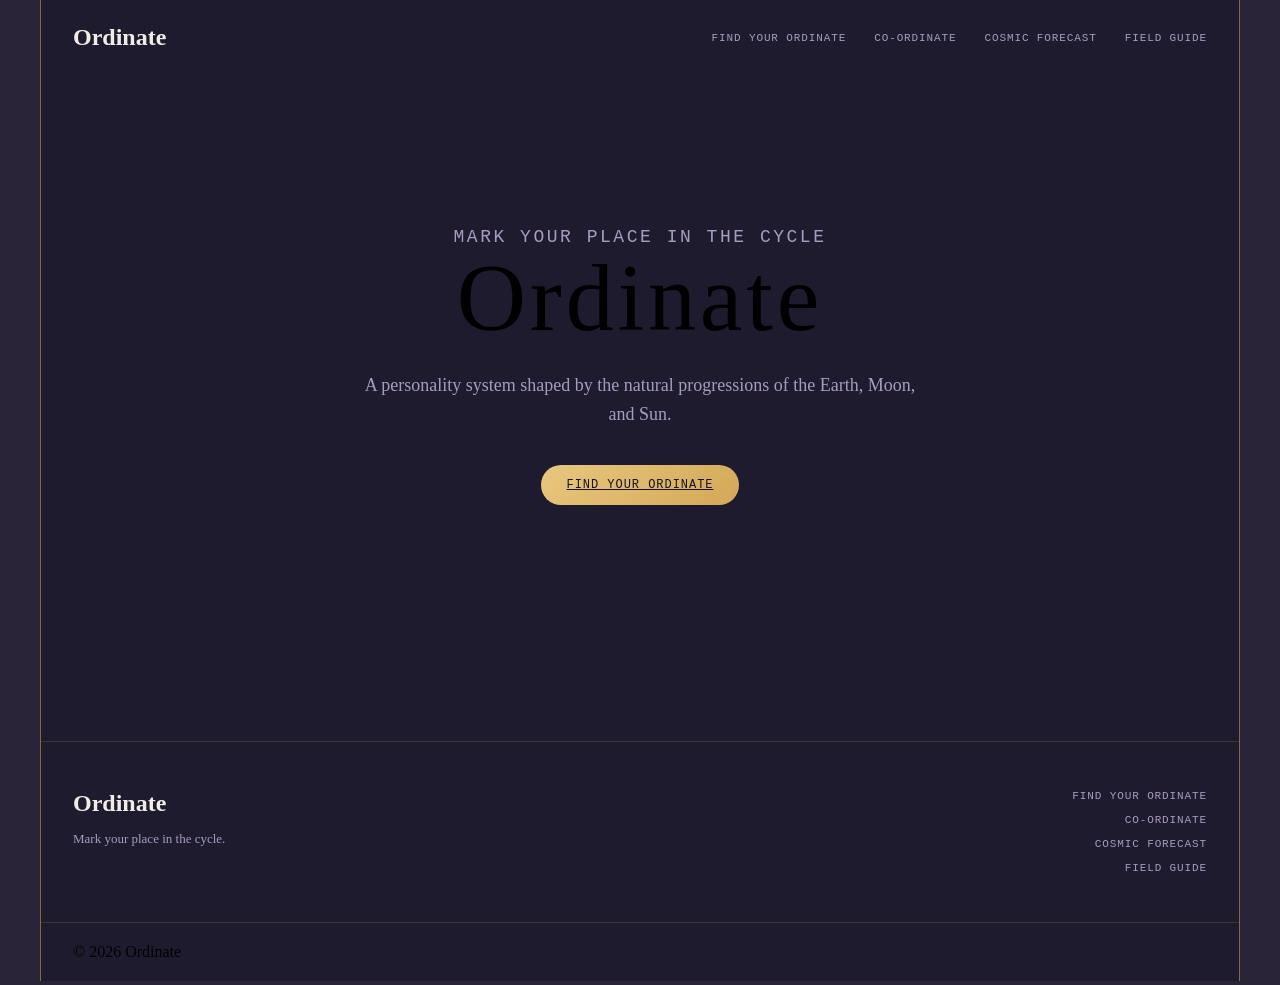
==== commit a9c59a90: "Homepage shell, hero section, slogan changes" ====
--- a/index.html
+++ b/index.html
@@ -1,932 +1,105 @@
 <!DOCTYPE html>
 <html lang="en">
 <head>
-<meta charset="UTF-8">
-<meta name="viewport" content="width=device-width, initial-scale=1.0">
-<title>Type Calculator Prototype</title>
-<link rel="preconnect" href="https://fonts.googleapis.com">
-<link href="https://fonts.googleapis.com/css2?family=Fraunces:ital,opsz,wght@0,9..144,400;0,9..144,600;1,9..144,500&family=Inter:wght@400;500;600&family=Space+Mono:wght@400;700&display=swap" rel="stylesheet">
-<style>
-:root{
-  --bg:#1f1b2e; --bg-deep:#15121f; --surface:#2a2438;
-  --line:rgba(212,168,87,0.18); --gold:#d4a857; --gold-soft:#e8c77e;
-  --text:#f2ede4; --muted:#a89bc2; --radius:18px;
-}
-*{ box-sizing:border-box; }
-body{
-  margin:0; min-height:100vh;
-  background:
-    radial-gradient(1px 1px at 10% 20%,rgba(242,237,228,.35),transparent),
-    radial-gradient(1px 1px at 80% 15%,rgba(242,237,228,.3),transparent),
-    radial-gradient(1.5px 1.5px at 60% 70%,rgba(242,237,228,.25),transparent),
-    radial-gradient(1px 1px at 30% 80%,rgba(242,237,228,.3),transparent),
-    radial-gradient(1px 1px at 90% 60%,rgba(242,237,228,.25),transparent),
-    radial-gradient(ellipse at top,var(--bg) 0%,var(--bg-deep) 100%);
-  font-family:'Inter',sans-serif; color:var(--text);
-  display:flex; align-items:flex-start; justify-content:center; padding:32px 16px;
-}
-.card{
-  width:100%; max-width:500px;
-  background:var(--surface); border:1px solid var(--line);
-  border-radius:var(--radius); padding:40px 32px;
-  box-shadow:0 30px 60px -25px rgba(0,0,0,.6);
-}
-.eyebrow{
-  font-family:'Space Mono',monospace; font-size:11px;
-  letter-spacing:.14em; text-transform:uppercase; color:var(--gold); margin:0 0 14px;
-}
-h1{
-  font-family:'Fraunces',serif; font-weight:600; font-size:30px;
-  line-height:1.15; margin:0 0 10px;
-}
-.subhead{ font-size:14px; line-height:1.55; color:var(--muted); margin:0 0 28px; }
-form{
-  display:grid; grid-template-columns:1.3fr .8fr 1fr;
-  gap:12px; margin-bottom:22px;
-}
-.field{ display:flex; flex-direction:column; gap:6px; }
-label{
-  font-family:'Space Mono',monospace; font-size:10px;
-  letter-spacing:.08em; text-transform:uppercase; color:var(--muted);
-}
-select,input{
-  font-family:'Inter',sans-serif; font-size:15px; color:var(--text);
-  background:var(--bg-deep); border:1px solid var(--line);
-  border-radius:10px; padding:11px 10px; width:100%;
-}
-button{
-  font-family:'Space Mono',monospace; font-size:12px;
-  letter-spacing:.08em; text-transform:uppercase; color:var(--bg-deep);
-  background:linear-gradient(135deg,var(--gold-soft),var(--gold));
-  border:none; border-radius:999px; padding:13px 26px; cursor:pointer;
-}
-button:hover{ filter:brightness(1.06); }
-.error{ font-size:13px; color:#e2693c; min-height:16px; margin:2px 0 0; }
+  <meta charset="UTF-8">
+  <meta name="viewport" content="width=device-width, initial-scale=1.0">
 
-/* ── Result panel ── */
-.result{ display:none; animation:fadeUp .5s ease forwards; }
-.result.visible{ display:block; }
-@keyframes fadeUp{ from{opacity:0;transform:translateY(8px)} to{opacity:1;transform:translateY(0)} }
+  <title>Ordinate</title>
 
-/* Motif row: three icons + constellation */
-.motif-header{
-  display:flex; align-items:center; justify-content:center;
-  gap:12px; margin:0 0 14px; flex-wrap:wrap;
-}
-.motif-icon{
-  display:flex; flex-direction:column; align-items:center; gap:5px;
-}
-.motif-icon span{
-  font-family:'Space Mono',monospace; font-size:9px; letter-spacing:.08em;
-  text-transform:uppercase; color:var(--muted); text-align:center; max-width:68px;
-}
-.motif-sep{
-  font-size:18px; color:var(--muted); opacity:.5; flex-shrink:0; margin-top:-10px;
-}
+  <link rel="stylesheet" href="css/global.css">
+  <link rel="stylesheet" href="css/components.css">
+  <link rel="stylesheet" href="css/layout.css">
+  <link rel="stylesheet" href="css/home.css">
+</head>
 
-.constellation-wrap{
-  display:flex; justify-content:center; margin:0 0 16px;
-  border-top:1px solid var(--line); border-bottom:1px solid var(--line);
-  padding:10px 0;
-}
+<body>
 
-.result-nickname{
-  font-family:'Space Mono',monospace; font-size:11px; letter-spacing:.12em;
-  text-transform:uppercase; color:var(--gold); text-align:center; margin:0 0 6px;
-}
-.result-name{
-  font-family:'Fraunces',serif; font-style:italic; font-weight:500;
-  font-size:26px; text-align:center; margin:0 0 2px; letter-spacing:.01em;
-}
-.result-fn{
-  font-family:'Space Mono',monospace; font-size:10px; letter-spacing:.1em;
-  text-transform:uppercase; color:var(--muted); text-align:center; margin:0 0 14px;
-}
-.tagline{
-  font-family:'Fraunces',serif; font-size:16px; text-align:center;
-  color:var(--text); margin:0 0 10px; line-height:1.4;
-}
-.motif-desc{
-  font-size:12px; font-style:italic; color:var(--muted);
-  text-align:center; margin:0 0 18px;
-}
+  <div class="site-shell">
 
-/* Chips */
-.chips{ display:flex; gap:8px; justify-content:center; flex-wrap:wrap; margin-bottom:22px; }
-.chip{
-  font-family:'Space Mono',monospace; font-size:10px; color:var(--muted);
-  border:1px solid var(--line); border-radius:999px; padding:5px 11px;
-}
-.chip b{ color:var(--text); font-weight:600; }
+    <header class="site-header">
+      <div class="site-header-inner">
 
-/* Correspondences: tree + animal */
-.correspondences{
-  display:flex; gap:14px; justify-content:center; margin:0 0 22px; flex-wrap:wrap;
-}
-.corr-card{
-  display:flex; align-items:center; gap:10px; text-align:left;
-  border:1px solid var(--line); border-radius:12px; padding:10px 16px;
-  max-width:230px;
-}
-.corr-card .corr-icon{ flex-shrink:0; display:flex; }
-.corr-card .corr-dot{
-  width:34px; height:34px; border-radius:50%; flex-shrink:0;
-  display:flex; align-items:center; justify-content:center;
-  font-family:'Fraunces',serif; font-style:italic; font-size:13px;
-}
-.corr-card .corr-animal-img{
-  width:44px; height:auto; flex-shrink:0; display:block;
-}
-.corr-label{
-  font-family:'Space Mono',monospace; font-size:8px; letter-spacing:.1em;
-  text-transform:uppercase; color:var(--muted); margin-bottom:2px;
-}
-.corr-name{
-  font-family:'Fraunces',serif; font-style:italic; font-size:15px;
-  color:var(--text); margin-bottom:2px;
-}
-.corr-desc{
-  font-family:'Fraunces',serif; font-style:italic; font-size:10px;
-  color:var(--muted); line-height:1.3;
-}
+        <a href="/" class="site-logo">
+          Ordinate
+        </a>
 
-/* Accordion profile sections */
-.profiles{ display:flex; flex-direction:column; gap:8px; margin-bottom:22px; }
-.profile-block{
-  border:1px solid var(--line); border-radius:12px; overflow:hidden;
-}
-.profile-toggle{
-  width:100%; background:none; border:none; color:var(--text);
-  font-family:'Space Mono',monospace; font-size:10px; letter-spacing:.1em;
-  text-transform:uppercase; cursor:pointer; padding:13px 16px;
-  display:flex; align-items:center; justify-content:space-between;
-  border-radius:0;
-}
-.profile-toggle:hover{ background:rgba(212,168,87,.07); }
-.profile-toggle .arrow{ transition:transform .25s ease; }
-.profile-toggle.open .arrow{ transform:rotate(180deg); }
-.profile-body{
-  display:none; padding:0 16px 16px; font-size:13.5px;
-  line-height:1.65; color:var(--muted);
-}
-.profile-body.open{ display:block; }
-.profile-body p{ margin:0 0 10px; }
-.profile-body .label{
-  font-family:'Space Mono',monospace; font-size:9.5px; letter-spacing:.1em;
-  text-transform:uppercase; color:var(--gold); display:block; margin:12px 0 5px;
-}
-.profile-body ul{
-  margin:0 0 8px; padding-left:18px; list-style:disc;
-}
-.profile-body ul li{ margin-bottom:4px; color:var(--text); }
-.profile-body ul.shadow li{ color:var(--muted); }
+        <nav class="site-nav" aria-label="Main navigation">
 
-/* Color swatch inline */
-.swatch-inline{
-  display:inline-block; width:10px; height:10px; border-radius:50%;
-  border:1px solid rgba(242,237,228,.3); vertical-align:middle;
-  margin-right:5px; flex-shrink:0;
-}
+          <a href="/type/">Find Your Ordinate</a>
 
-.reset{
-  display:block; text-align:center; font-size:13px;
-  color:var(--gold-soft); text-decoration:none; cursor:pointer; margin-top:4px;
-}
-.reset:hover{ text-decoration:underline; }
+          <a href="/compatibility/">Co-Ordinate</a>
 
-/* Constellation stars */
-.star{ opacity:0; }
-.star.show{ animation:starIn .5s ease forwards; }
-@keyframes starIn{ from{opacity:0} to{opacity:1} }
+          <a href="/forecast/">Cosmic Forecast</a>
 
-@media (prefers-reduced-motion:reduce){
-  *{ animation-duration:.01ms!important; transition-duration:.01ms!important; }
-}
-@media (max-width:440px){
-  form{ grid-template-columns:1fr; }
-  .card{ padding:32px 20px; }
-}
-</style>
-</head>
-<body>
-<div class="card">
+          <a href="/field-guide/">Field Guide</a>
 
-  <div id="formView">
-    <p class="eyebrow">Ordinate · Two-Axis Reading</p>
-    <h1>What were you born as?</h1>
-    <p class="subhead">Enter a birthdate to reveal your type: a Season Point (8 positions around the solar orbit) and a Lunar Phase archetype (4 phases of the synodic month), both computed from real orbital mechanics — plus your birth tree and birth animal correspondences and full personality profiles for each aspect.</p>
-    <form id="birthForm">
-      <div class="field">
-        <label for="month">Month</label>
-        <select id="month">
-          <option value="1">January</option><option value="2">February</option>
-          <option value="3">March</option><option value="4">April</option>
-          <option value="5">May</option><option value="6">June</option>
-          <option value="7">July</option><option value="8">August</option>
-          <option value="9">September</option><option value="10">October</option>
-          <option value="11">November</option><option value="12">December</option>
-        </select>
+        </nav>
+
       </div>
-      <div class="field">
-        <label for="day">Day</label>
-        <input type="number" id="day" min="1" max="31" placeholder="14">
-      </div>
-      <div class="field">
-        <label for="year">Year</label>
-        <input type="number" id="year" min="1900" max="2100" placeholder="1990">
-      </div>
-    </form>
-    <div style="display:flex;align-items:center;gap:16px;margin-top:4px">
-      <button id="revealBtn">Reveal My Type</button>
-    </div>
-    <p class="error" id="errorMsg"></p>
+    </header>
+
+    <main>
+        <section class="home-hero">
+
+  <div class="home-hero-inner">
+
+    <p class="eyebrow">
+      Mark your place in the cycle
+    </p>
+
+    <h1>
+      Ordinate
+    </h1>
+
+    <p>
+      A personality system shaped by the natural progressions of the Earth, Moon, and Sun.
+    </p>
+
+    <a href="/type/" class="button button-primary">
+      Find Your Ordinate
+    </a>
+
   </div>
 
-  <div class="result" id="resultView">
-    <!-- Motif icons -->
-    <div class="motif-header" id="motifHeader"></div>
+</section>
 
-    <!-- Constellation -->
-    <div class="constellation-wrap">
-      <svg id="constellation" width="240" height="130" viewBox="0 0 240 130"></svg>
-    </div>
+    </main>
 
-    <!-- Identity -->
-    <p class="result-nickname" id="resultNickname"></p>
-    <p class="result-name" id="resultName"></p>
-    <p class="result-fn" id="resultFn"></p>
-    <p class="tagline" id="taglineText"></p>
-    <p class="motif-desc" id="motifDesc"></p>
+    <footer class="site-footer">
+      <div class="site-footer-inner">
 
-    <!-- Chips -->
-    <div class="chips">
-      <span class="chip" id="chipSeason"></span>
-      <span class="chip" id="chipLunar"></span>
-      <span class="chip" id="chipTree"></span>
-      <span class="chip" id="chipAnimal"></span>
-    </div>
+        <div class="site-footer-brand">
+          <a href="/" class="site-logo">
+            Ordinate
+          </a>
 
-    <!-- Correspondences: birth tree + birth animal -->
-    <div class="correspondences" id="correspondences"></div>
+          <p>
+            Mark your place in the cycle.
+          </p>
+        </div>
 
-    <!-- Accordion profiles -->
-    <div class="profiles">
-      <div class="profile-block" id="blockCombo"></div>
-      <div class="profile-block" id="blockSeason"></div>
-      <div class="profile-block" id="blockLunar"></div>
-    </div>
+        <nav class="site-footer-nav" aria-label="Footer navigation">
 
-    <a class="reset" id="resetLink">← Try another date</a>
+          <a href="/type/">Find Your Ordinate</a>
+
+          <a href="/compatibility/">Co-Ordinate</a>
+
+          <a href="/forecast/">Cosmic Forecast</a>
+
+          <a href="/field-guide/">Field Guide</a>
+
+        </nav>
+
+      </div>
+
+      <div class="site-footer-bottom">
+
+        <span>© 2026 Ordinate</span>
+
+      </div>
+    </footer>
+
   </div>
-</div>
-<script>
-// ─── SVG MOTIF DRAWING ────────────────────────────────────────────────────
-// Each function returns SVG markup for a 64×64 viewBox symbol.
-// Season symbols use the season color; lunar archetype symbols use the lunar color.
 
-function svgWrap(inner, color, size=64){
-  return `<svg viewBox="0 0 ${size} ${size}" width="${size}" height="${size}" xmlns="http://www.w3.org/2000/svg" style="display:block">`
-    + inner + `</svg>`;
-}
-
-const SEASON_GLYPHS = {
-  Breaking: c => svgWrap(
-    `<ellipse cx="20" cy="32" rx="14" ry="19" fill="none" stroke="${c}" stroke-width="2.2"/>
-     <ellipse cx="44" cy="32" rx="14" ry="19" fill="none" stroke="${c}" stroke-width="2.2"/>
-     <line x1="32" y1="13" x2="32" y2="51" stroke="${c}" stroke-width="1.2" opacity=".35" stroke-dasharray="3 3"/>`,c),
-
-  Sprouting: c => svgWrap(
-    `<line x1="32" y1="56" x2="32" y2="18" stroke="${c}" stroke-width="2.2" stroke-linecap="round"/>
-     <line x1="32" y1="30" x2="20" y2="20" stroke="${c}" stroke-width="1.8" stroke-linecap="round"/>
-     <line x1="32" y1="38" x2="44" y2="26" stroke="${c}" stroke-width="1.8" stroke-linecap="round"/>
-     <line x1="32" y1="44" x2="18" y2="36" stroke="${c}" stroke-width="1.4" stroke-linecap="round" opacity=".6"/>
-     <circle cx="32" cy="15" r="3.5" fill="${c}"/>`,c),
-
-  Cresting: c => svgWrap(
-    `<path d="M8 42 C14 42 18 20 32 20 C46 20 50 42 56 42" fill="none" stroke="${c}" stroke-width="2.2" stroke-linecap="round"/>
-     <path d="M8 50 C14 50 18 32 32 32 C46 32 50 50 56 50" fill="none" stroke="${c}" stroke-width="1.3" stroke-linecap="round" opacity=".4"/>`,c),
-
-  Reaping: c => svgWrap(
-    `<line x1="22" y1="14" x2="22" y2="46" stroke="${c}" stroke-width="1.8" stroke-linecap="round"/>
-     <line x1="28" y1="12" x2="28" y2="46" stroke="${c}" stroke-width="1.8" stroke-linecap="round"/>
-     <line x1="34" y1="14" x2="34" y2="46" stroke="${c}" stroke-width="1.8" stroke-linecap="round"/>
-     <line x1="40" y1="16" x2="40" y2="46" stroke="${c}" stroke-width="1.8" stroke-linecap="round"/>
-     <line x1="16" y1="46" x2="48" y2="46" stroke="${c}" stroke-width="2.2" stroke-linecap="round"/>
-     <path d="M20 46 Q31 56 42 46" fill="none" stroke="${c}" stroke-width="1.8" stroke-linecap="round"/>`,c),
-
-  Reckoning: c => svgWrap(
-    `<line x1="32" y1="10" x2="32" y2="54" stroke="${c}" stroke-width="2" stroke-linecap="round"/>
-     <line x1="14" y1="22" x2="50" y2="22" stroke="${c}" stroke-width="2" stroke-linecap="round"/>
-     <circle cx="14" cy="36" r="7" fill="none" stroke="${c}" stroke-width="1.8"/>
-     <circle cx="50" cy="36" r="7" fill="none" stroke="${c}" stroke-width="1.8"/>
-     <line x1="14" y1="22" x2="14" y2="29" stroke="${c}" stroke-width="1.5"/>
-     <line x1="50" y1="22" x2="50" y2="29" stroke="${c}" stroke-width="1.5"/>`,c),
-
-  Veiling: c => svgWrap(
-    `<path d="M12 16 Q32 28 52 16" fill="none" stroke="${c}" stroke-width="2" stroke-linecap="round"/>
-     <path d="M12 16 Q20 48 28 52" fill="none" stroke="${c}" stroke-width="1.8" stroke-linecap="round"/>
-     <path d="M52 16 Q46 42 38 52" fill="none" stroke="${c}" stroke-width="1.8" stroke-linecap="round" opacity=".4"/>
-     <path d="M28 52 Q32 54 38 52" fill="none" stroke="${c}" stroke-width="1.5" stroke-linecap="round" opacity=".4"/>`,c),
-
-  Kindling: c => svgWrap(
-    `<path d="M32 12 C28 22 20 26 22 36 C24 44 40 44 42 36 C44 26 36 22 32 12 Z" fill="none" stroke="${c}" stroke-width="2.2" stroke-linejoin="round"/>
-     <path d="M32 26 C30 30 27 32 28 37 C29 41 35 41 36 37 C37 32 34 30 32 26 Z" fill="${c}" opacity=".35"/>`,c),
-
-  Rooting: c => svgWrap(
-    `<line x1="32" y1="10" x2="32" y2="30" stroke="${c}" stroke-width="2.2" stroke-linecap="round"/>
-     <line x1="32" y1="30" x2="18" y2="46" stroke="${c}" stroke-width="1.8" stroke-linecap="round"/>
-     <line x1="32" y1="30" x2="46" y2="46" stroke="${c}" stroke-width="1.8" stroke-linecap="round"/>
-     <line x1="18" y1="46" x2="10" y2="56" stroke="${c}" stroke-width="1.4" stroke-linecap="round" opacity=".6"/>
-     <line x1="18" y1="46" x2="24" y2="56" stroke="${c}" stroke-width="1.4" stroke-linecap="round" opacity=".6"/>
-     <line x1="46" y1="46" x2="40" y2="56" stroke="${c}" stroke-width="1.4" stroke-linecap="round" opacity=".6"/>
-     <line x1="46" y1="46" x2="54" y2="56" stroke="${c}" stroke-width="1.4" stroke-linecap="round" opacity=".6"/>`,c),
-};
-
-const LUNAR_GLYPHS = {
-  Pilgrim: c => svgWrap(
-    `<line x1="32" y1="10" x2="32" y2="54" stroke="${c}" stroke-width="2.5" stroke-linecap="round"/>
-     <path d="M32 10 C32 10 22 18 24 24" fill="none" stroke="${c}" stroke-width="2.2" stroke-linecap="round"/>
-     <line x1="22" y1="54" x2="42" y2="54" stroke="${c}" stroke-width="2" stroke-linecap="round"/>`,c),
-
-  Adept: c => svgWrap(
-    `<line x1="32" y1="10" x2="32" y2="26" stroke="${c}" stroke-width="4" stroke-linecap="round"/>
-     <path d="M24 26 L40 26 L34 52 L30 52 Z" fill="${c}" opacity=".65" stroke="${c}" stroke-width="1.5" stroke-linejoin="round"/>
-     <line x1="32" y1="30" x2="32" y2="48" stroke="${c}" stroke-width="1.3" opacity=".5"/>`,c),
-
-  Beacon: c => svgWrap(
-    `<rect x="26" y="34" width="12" height="20" rx="2" fill="none" stroke="${c}" stroke-width="2"/>
-     <path d="M32 34 C28 26 22 22 32 10 C42 22 36 26 32 34 Z" fill="${c}" opacity=".55" stroke="${c}" stroke-width="1.5" stroke-linejoin="round"/>
-     <line x1="20" y1="54" x2="44" y2="54" stroke="${c}" stroke-width="2" stroke-linecap="round"/>`,c),
-
-  Mystic: c => svgWrap(
-    `<path d="M32 32 m0,-18 a18,18 0 0,1 18,18 a14,14 0 0,1 -14,14 a10,10 0 0,1 -10,-10 a7,7 0 0,1 7,-7 a4,4 0 0,1 4,4 a2,2 0 0,1 -2,2" fill="none" stroke="${c}" stroke-width="2.2" stroke-linecap="round"/>`,c),
-};
-
-const TREE_GLYPHS = {
-  Birch: c => svgWrap(
-    `<line x1="32" y1="56" x2="32" y2="14" stroke="${c}" stroke-width="2.2" stroke-linecap="round"/>
-     <line x1="27" y1="46" x2="35" y2="45.4" stroke="${c}" stroke-width="1.3" opacity=".55"/>
-     <line x1="28" y1="37" x2="36" y2="36.5" stroke="${c}" stroke-width="1.3" opacity=".55"/>
-     <line x1="27" y1="27" x2="35" y2="27.6" stroke="${c}" stroke-width="1.3" opacity=".55"/>
-     <path d="M32 22 Q22 14 16 18" fill="none" stroke="${c}" stroke-width="1.6" stroke-linecap="round"/>
-     <path d="M32 18 Q42 10 48 14" fill="none" stroke="${c}" stroke-width="1.6" stroke-linecap="round"/>
-     <ellipse cx="16" cy="18" rx="4" ry="2.3" fill="${c}" opacity=".4"/>
-     <ellipse cx="48" cy="14" rx="4" ry="2.3" fill="${c}" opacity=".4"/>`,c),
-
-  Hawthorn: c => svgWrap(
-    `<path d="M14 50 L26 38 L20 30 L34 24 L28 16 L44 14" fill="none" stroke="${c}" stroke-width="2" stroke-linecap="round" stroke-linejoin="round"/>
-     <line x1="26" y1="38" x2="32" y2="41" stroke="${c}" stroke-width="1.3" stroke-linecap="round"/>
-     <line x1="34" y1="24" x2="40" y2="27" stroke="${c}" stroke-width="1.3" stroke-linecap="round"/>
-     <circle cx="20" cy="30" r="3.6" fill="none" stroke="${c}" stroke-width="1.4"/>
-     <circle cx="44" cy="14" r="3.6" fill="none" stroke="${c}" stroke-width="1.4"/>
-     <circle cx="14" cy="50" r="2.2" fill="${c}" opacity=".5"/>`,c),
-
-  Oak: c => svgWrap(
-    `<path d="M14 30 C10 24 14 16 22 16 C24 10 34 8 38 14 C46 12 52 18 50 26 C56 28 56 36 48 38 C48 44 38 46 34 42 C30 48 20 46 18 40 C10 40 8 32 14 30 Z" fill="none" stroke="${c}" stroke-width="2"/>
-     <line x1="32" y1="42" x2="32" y2="56" stroke="${c}" stroke-width="2.2" stroke-linecap="round"/>
-     <ellipse cx="32" cy="58" rx="3" ry="4" fill="${c}" opacity=".4"/>`,c),
-
-  Chestnut: c => svgWrap(
-    `<path d="M32 12 C20 16 14 26 16 36 C18 44 46 44 48 36 C50 26 44 16 32 12 Z" fill="none" stroke="${c}" stroke-width="2"/>
-     <line x1="20" y1="18" x2="14" y2="12" stroke="${c}" stroke-width="1.3" stroke-linecap="round"/>
-     <line x1="26" y1="14" x2="22" y2="6" stroke="${c}" stroke-width="1.3" stroke-linecap="round"/>
-     <line x1="38" y1="14" x2="42" y2="6" stroke="${c}" stroke-width="1.3" stroke-linecap="round"/>
-     <line x1="44" y1="18" x2="50" y2="12" stroke="${c}" stroke-width="1.3" stroke-linecap="round"/>
-     <line x1="18" y1="30" x2="10" y2="28" stroke="${c}" stroke-width="1.3" stroke-linecap="round"/>
-     <line x1="46" y1="30" x2="54" y2="28" stroke="${c}" stroke-width="1.3" stroke-linecap="round"/>
-     <path d="M22 38 Q32 46 42 38" fill="none" stroke="${c}" stroke-width="1.6" stroke-linecap="round" opacity=".5"/>
-     <circle cx="32" cy="34" r="5" fill="${c}" opacity=".35"/>`,c),
-
-  Maple: c => svgWrap(
-    `<ellipse cx="18" cy="26" rx="14" ry="6" fill="none" stroke="${c}" stroke-width="2" transform="rotate(-20 18 26)"/>
-     <ellipse cx="46" cy="26" rx="14" ry="6" fill="none" stroke="${c}" stroke-width="2" transform="rotate(20 46 26)"/>
-     <circle cx="32" cy="34" r="4" fill="none" stroke="${c}" stroke-width="1.8"/>
-     <line x1="32" y1="38" x2="32" y2="52" stroke="${c}" stroke-width="1.5" stroke-linecap="round" opacity=".5"/>`,c),
-
-  Yew: c => svgWrap(
-    `<path d="M32 10 Q20 24 14 34 Q24 30 32 30 Q40 30 50 34 Q44 24 32 10 Z" fill="none" stroke="${c}" stroke-width="1.8"/>
-     <path d="M32 26 Q18 42 10 50 Q24 44 32 44 Q40 44 54 50 Q46 42 32 26 Z" fill="none" stroke="${c}" stroke-width="1.8" opacity=".7"/>
-     <line x1="32" y1="50" x2="32" y2="58" stroke="${c}" stroke-width="2" stroke-linecap="round"/>
-     <circle cx="22" cy="40" r="2" fill="${c}" opacity=".5"/>
-     <circle cx="42" cy="46" r="2" fill="${c}" opacity=".5"/>`,c),
-
-  Holly: c => svgWrap(
-    `<path d="M32 14 C36 20 44 20 42 26 C48 28 48 36 42 36 C44 42 38 44 34 40 C34 46 30 46 30 40 C26 44 20 42 22 36 C16 36 16 28 22 26 C20 20 28 20 32 14 Z" fill="none" stroke="${c}" stroke-width="2" stroke-linejoin="round"/>
-     <circle cx="27" cy="50" r="3" fill="${c}" opacity=".55"/>
-     <circle cx="33" cy="52" r="3" fill="${c}" opacity=".55"/>
-     <circle cx="38" cy="49" r="3" fill="${c}" opacity=".55"/>`,c),
-
-  Pine: c => svgWrap(
-    `<path d="M32 8 L22 22 L27 22 L18 34 L24 34 L14 46 L50 46 L40 34 L46 34 L37 22 L42 22 Z" fill="none" stroke="${c}" stroke-width="1.8" stroke-linejoin="round"/>
-     <line x1="32" y1="46" x2="32" y2="52" stroke="${c}" stroke-width="2.2" stroke-linecap="round"/>
-     <line x1="32" y1="52" x2="20" y2="60" stroke="${c}" stroke-width="1.4" stroke-linecap="round" opacity=".6"/>
-     <line x1="32" y1="52" x2="44" y2="60" stroke="${c}" stroke-width="1.4" stroke-linecap="round" opacity=".6"/>
-     <line x1="32" y1="52" x2="32" y2="62" stroke="${c}" stroke-width="1.4" stroke-linecap="round" opacity=".6"/>`,c),
-};
-
-function drawSeasonGlyph(name, color){ return (SEASON_GLYPHS[name]||SEASON_GLYPHS.Breaking)(color); }
-function drawLunarGlyph(name, color){ return (LUNAR_GLYPHS[name]||LUNAR_GLYPHS.Pilgrim)(color); }
-function drawTreeGlyph(name, color){ return (TREE_GLYPHS[name]||TREE_GLYPHS.Birch)(color); }
-
-
-const ANIMAL_IMAGES = {
-  Hare: "[data-uri]",
-  Beaver: "[data-uri]",
-  Stag: "[data-uri]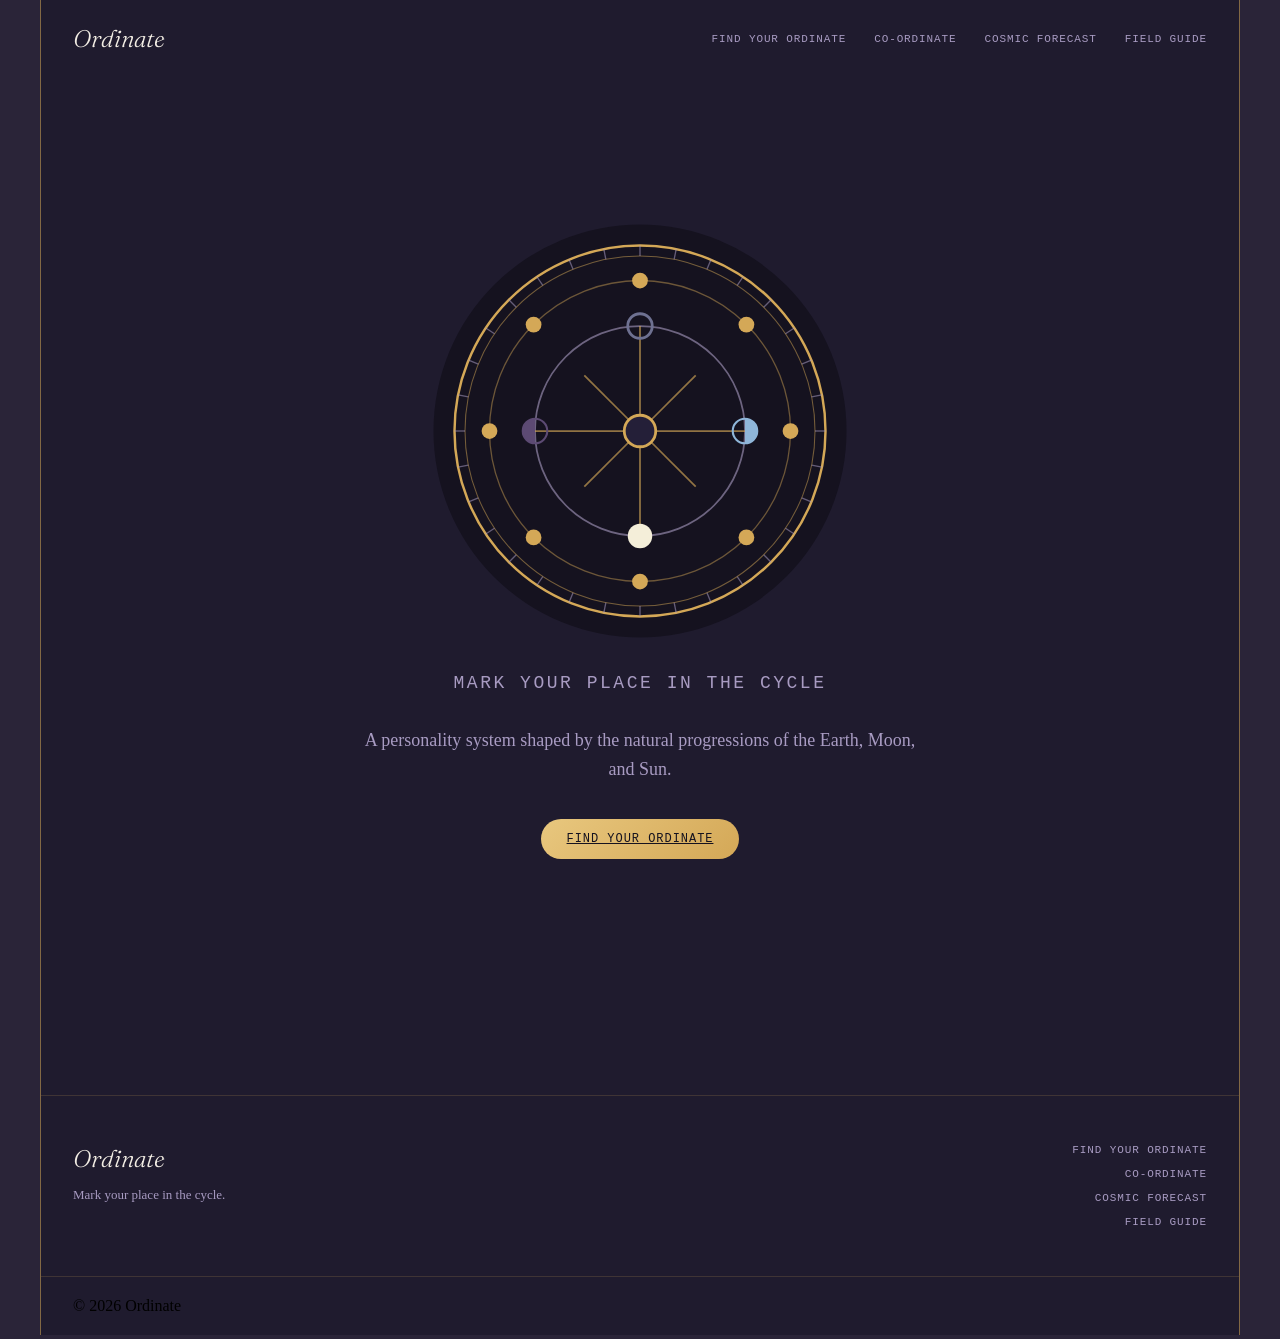
==== commit 8ad0cbe7: "Integrate orbital seal branding across site" ====
--- a/index.html
+++ b/index.html
@@ -43,13 +43,15 @@
 
   <div class="home-hero-inner">
 
-    <p class="eyebrow">
+   <img
+  src="assets/logo/concept1_orbital_seal.svg"
+  alt="Ordinate orbital seal"
+  class="home-logo"
+>
+
+ <p class="eyebrow">
       Mark your place in the cycle
     </p>
-
-    <h1>
-      Ordinate
-    </h1>
 
     <p>
       A personality system shaped by the natural progressions of the Earth, Moon, and Sun.
--- a/css/global.css
+++ b/css/global.css
@@ -1,3 +1,7 @@
+/* =========================================================
+   LOADING A FONT
+   ========================================================= */
+   @import url('https://fonts.googleapis.com/css2?family=Fraunces:ital,opsz,wght@0,9..144,300;0,9..144,600;1,9..144,300;1,9..144,500&display=swap');
 /* =========================================================
    ORDINATE — GLOBAL DESIGN TOKENS & BASE STYLES
    ========================================================= */
--- a/css/components.css
+++ b/css/components.css
@@ -149,9 +149,16 @@
   color: var(--text);
   text-decoration: none;
 
-  font-family: var(--font-display);
+  font-family: 'Fraunces', serif;
+  font-style: italic;
+  font-weight: 300;
   font-size: 24px;
-  font-weight: 600;
+}
+
+.site-logo img {
+  display: block;
+  width: 34px;
+  height: 34px;
 }
 
 .site-nav {
@@ -286,7 +293,7 @@
   .site-nav a {
     font-size: 9px;
   }
-  
+
   .site-footer-inner {
     flex-direction: column;
     align-items: flex-start;
--- a/css/home.css
+++ b/css/home.css
@@ -31,7 +31,15 @@
   font-size: 18px;
   line-height: 1.6;
 }
+
 .home-hero .button {
   display: inline-block;
   margin-top: 36px;
+}
+
+.home-logo {
+  display: block;
+  width: min(100%, 420px);
+  height: auto;
+  margin: 24px auto 0;
 }
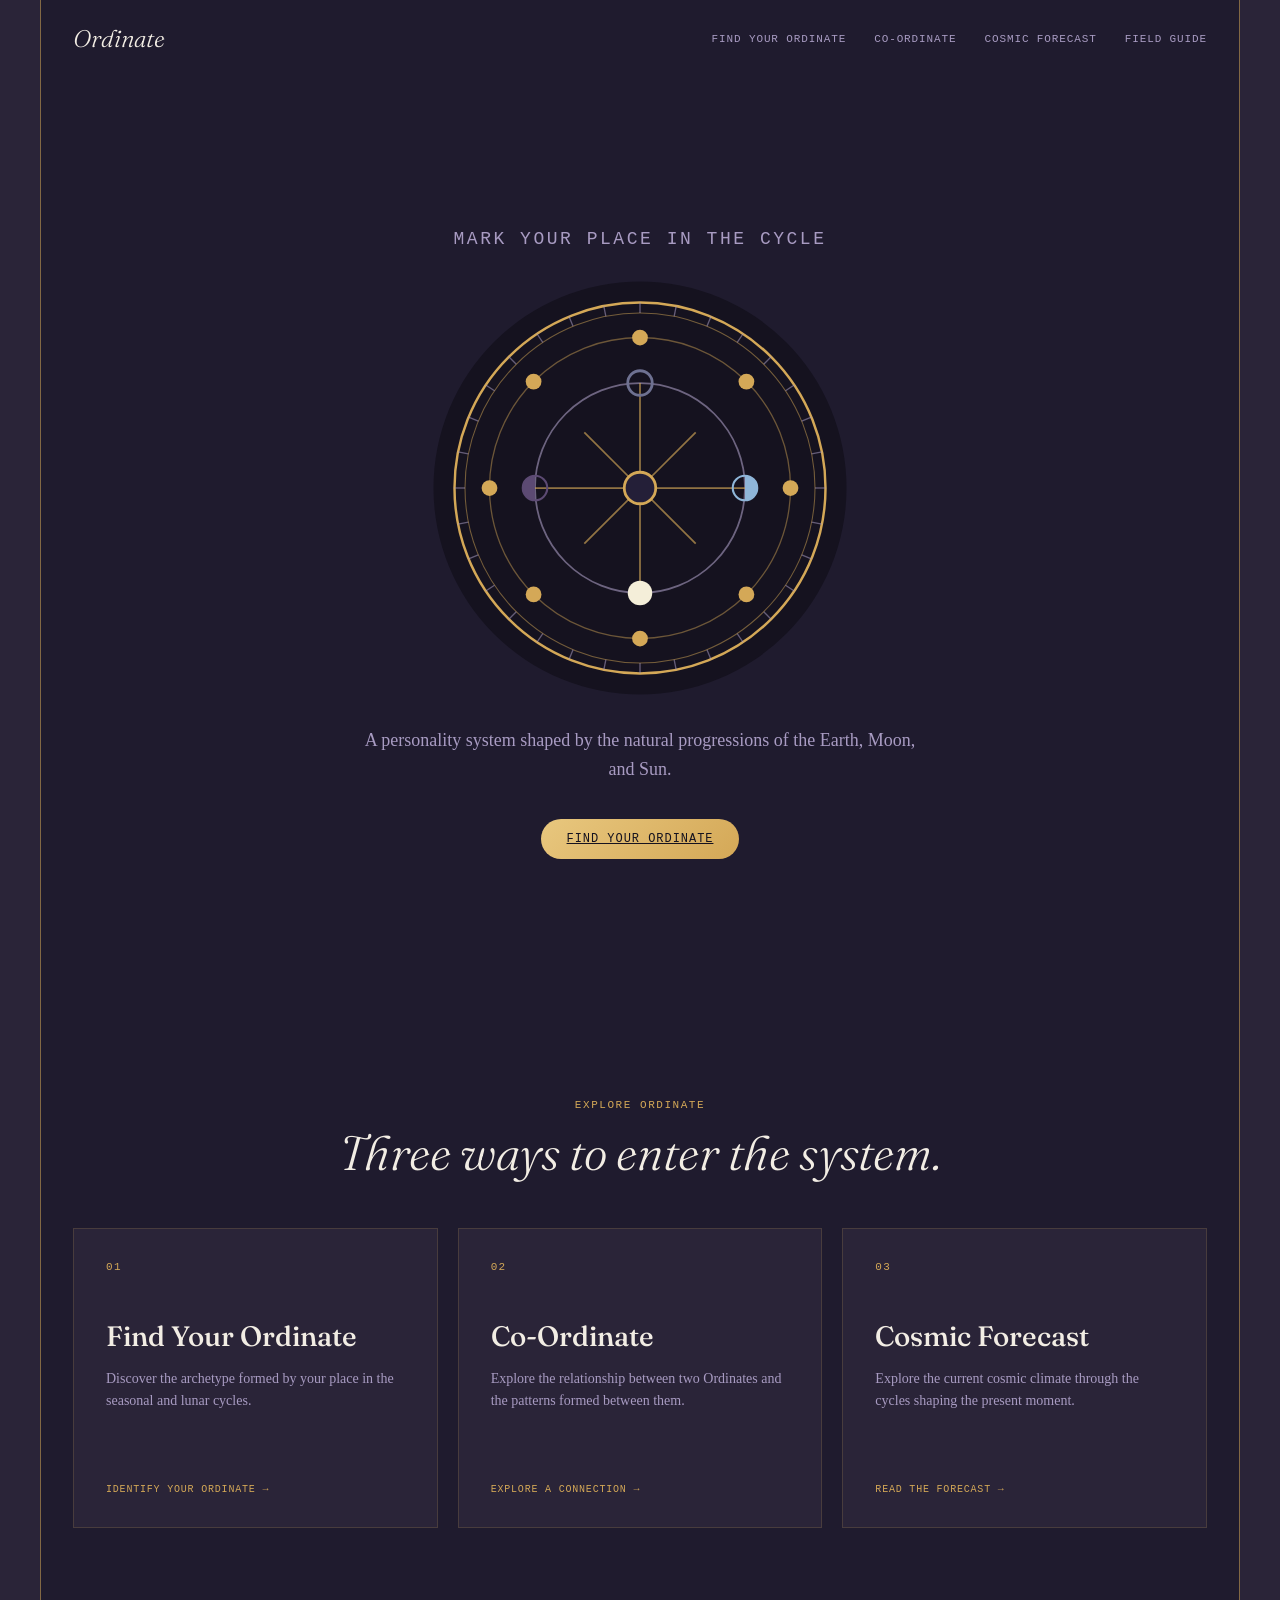
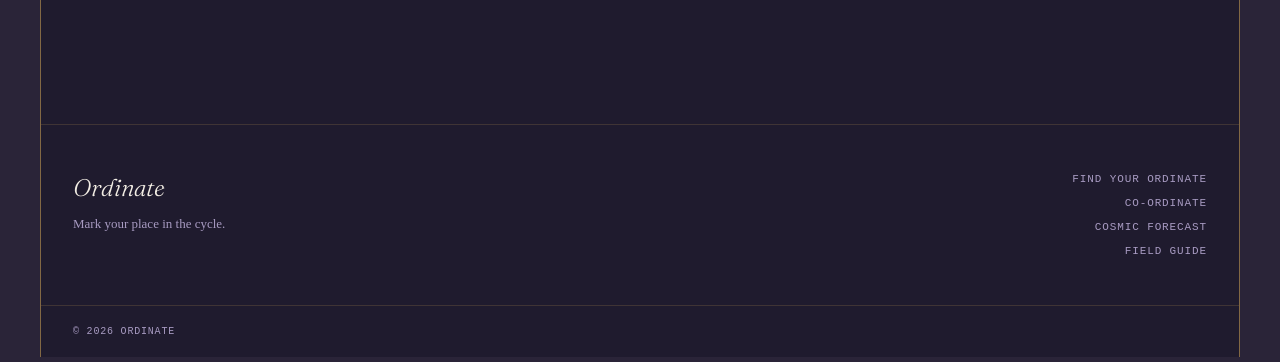
==== commit 37af591f: "Build homepage hero, branding, and primary tools" ====
--- a/index.html
+++ b/index.html
@@ -43,15 +43,15 @@
 
   <div class="home-hero-inner">
 
+    <p class="eyebrow">
+      Mark your place in the cycle
+    </p>
+
    <img
   src="assets/logo/concept1_orbital_seal.svg"
   alt="Ordinate orbital seal"
   class="home-logo"
 >
-
- <p class="eyebrow">
-      Mark your place in the cycle
-    </p>
 
     <p>
       A personality system shaped by the natural progressions of the Earth, Moon, and Sun.
@@ -59,6 +59,85 @@
 
     <a href="/type/" class="button button-primary">
       Find Your Ordinate
+    </a>
+
+  </div>
+
+</section>
+<section class="home-tools">
+
+  <div class="home-section-intro">
+
+    <p class="eyebrow">
+      Explore Ordinate
+    </p>
+
+    <h2>
+      Three ways to enter the system.
+    </h2>
+
+  </div>
+
+  <div class="home-tools-grid">
+
+    <a href="/type/" class="home-tool-card">
+
+      <span class="home-tool-number">
+        01
+      </span>
+
+      <h3>
+        Find Your Ordinate
+      </h3>
+
+      <p>
+        Discover the archetype formed by your place in the seasonal and lunar cycles.
+      </p>
+
+      <span class="home-tool-link">
+        Identify your Ordinate →
+      </span>
+
+    </a>
+
+    <a href="/compatibility/" class="home-tool-card">
+
+      <span class="home-tool-number">
+        02
+      </span>
+
+      <h3>
+        Co-Ordinate
+      </h3>
+
+      <p>
+        Explore the relationship between two Ordinates and the patterns formed between them.
+      </p>
+
+      <span class="home-tool-link">
+        Explore a connection →
+      </span>
+
+    </a>
+
+    <a href="/forecast/" class="home-tool-card">
+
+      <span class="home-tool-number">
+        03
+      </span>
+
+      <h3>
+        Cosmic Forecast
+      </h3>
+
+      <p>
+        Explore the current cosmic climate through the cycles shaping the present moment.
+      </p>
+
+      <span class="home-tool-link">
+        Read the forecast →
+      </span>
+
     </a>
 
   </div>
@@ -96,7 +175,7 @@
 
       <div class="site-footer-bottom">
 
-        <span>© 2026 Ordinate</span>
+        <p>© 2026 Ordinate</p>
 
       </div>
     </footer>
--- a/css/home.css
+++ b/css/home.css
@@ -42,4 +42,115 @@
   width: min(100%, 420px);
   height: auto;
   margin: 24px auto 0;
+}
+/* ========================================
+   Homepage Tools
+======================================== */
+
+.home-tools {
+  padding: 100px 32px;
+}
+
+.home-section-intro {
+  max-width: 640px;
+  margin: 0 auto 48px;
+  text-align: center;
+}
+
+.home-section-intro h2 {
+  margin: 16px 0 0;
+
+  font-family: 'Fraunces', serif;
+  font-style: italic;
+  font-weight: 300;
+
+  font-size: clamp(28px, 4vw, 48px);
+  line-height: 1.1;
+
+  color: var(--text);
+}
+
+.home-tools-grid {
+  display: grid;
+  grid-template-columns: repeat(3, 1fr);
+  gap: 20px;
+
+  max-width: var(--content-wide);
+  margin: 0 auto;
+}
+
+.home-tool-card {
+  display: flex;
+  flex-direction: column;
+
+  min-height: 300px;
+  padding: 32px;
+
+  background: var(--surface);
+  border: 1px solid var(--line);
+  border-radius: var(--radius);
+
+  color: var(--text);
+  text-decoration: none;
+
+  transition:
+    transform 180ms ease,
+    border-color 180ms ease,
+    background 180ms ease;
+}
+
+.home-tool-card:hover {
+  transform: translateY(-4px);
+  border-color: var(--gold);
+}
+
+.home-tool-number {
+  font-family: var(--font-mono);
+  font-size: 11px;
+  letter-spacing: 0.12em;
+  color: var(--gold);
+}
+
+.home-tool-card h3 {
+  margin: 48px 0 0;
+
+  font-family: var(--font-display);
+  font-size: 28px;
+  font-weight: 500;
+  line-height: 1.1;
+}
+
+.home-tool-card p {
+  margin: 16px 0 0;
+
+  color: var(--muted);
+  font-size: 14px;
+  line-height: 1.6;
+}
+
+.home-tool-link {
+  margin-top: auto;
+  padding-top: 28px;
+
+  font-family: var(--font-mono);
+  font-size: 10px;
+  letter-spacing: 0.08em;
+  text-transform: uppercase;
+  color: var(--gold);
+}
+
+@media (max-width: 760px) {
+
+  .home-tools {
+    padding: 72px 20px;
+  }
+
+  .home-tools-grid {
+    grid-template-columns: 1fr;
+  }
+
+  .home-tool-card {
+    min-height: auto;
+  }
+
 }
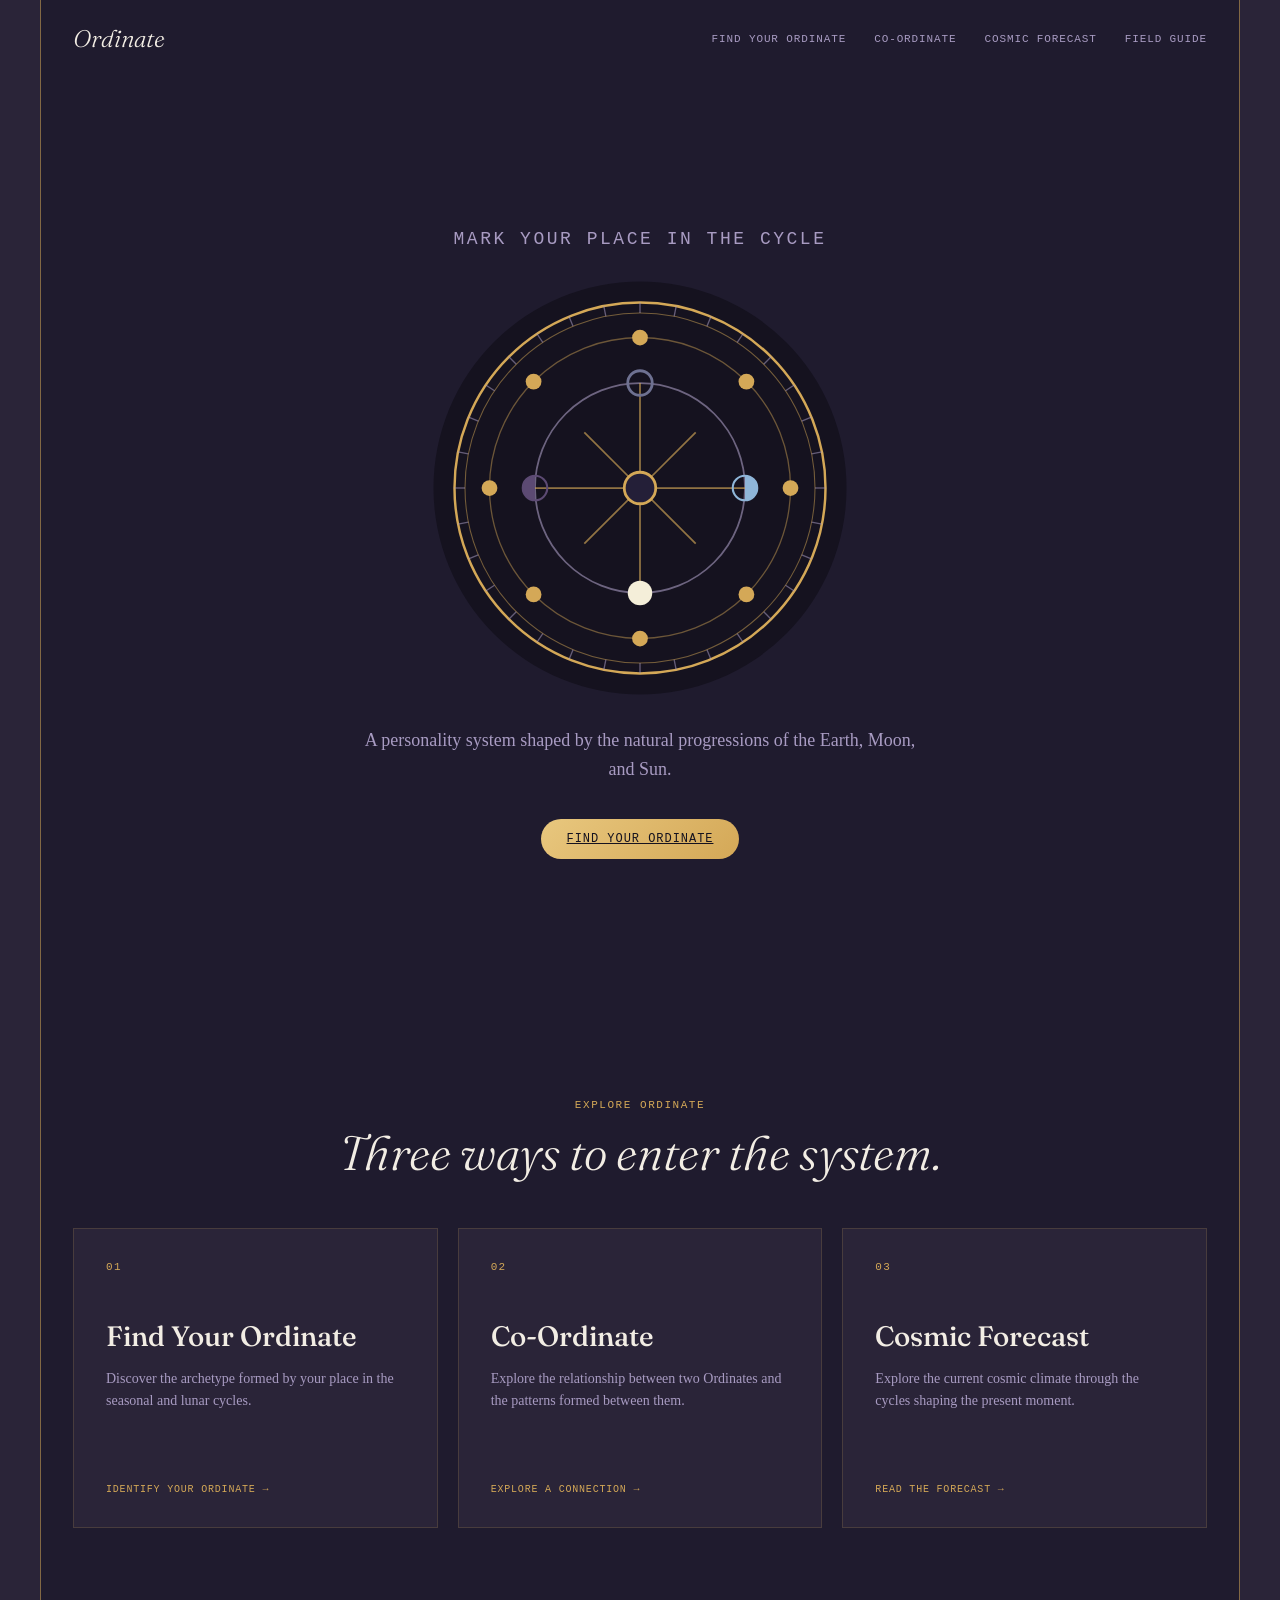
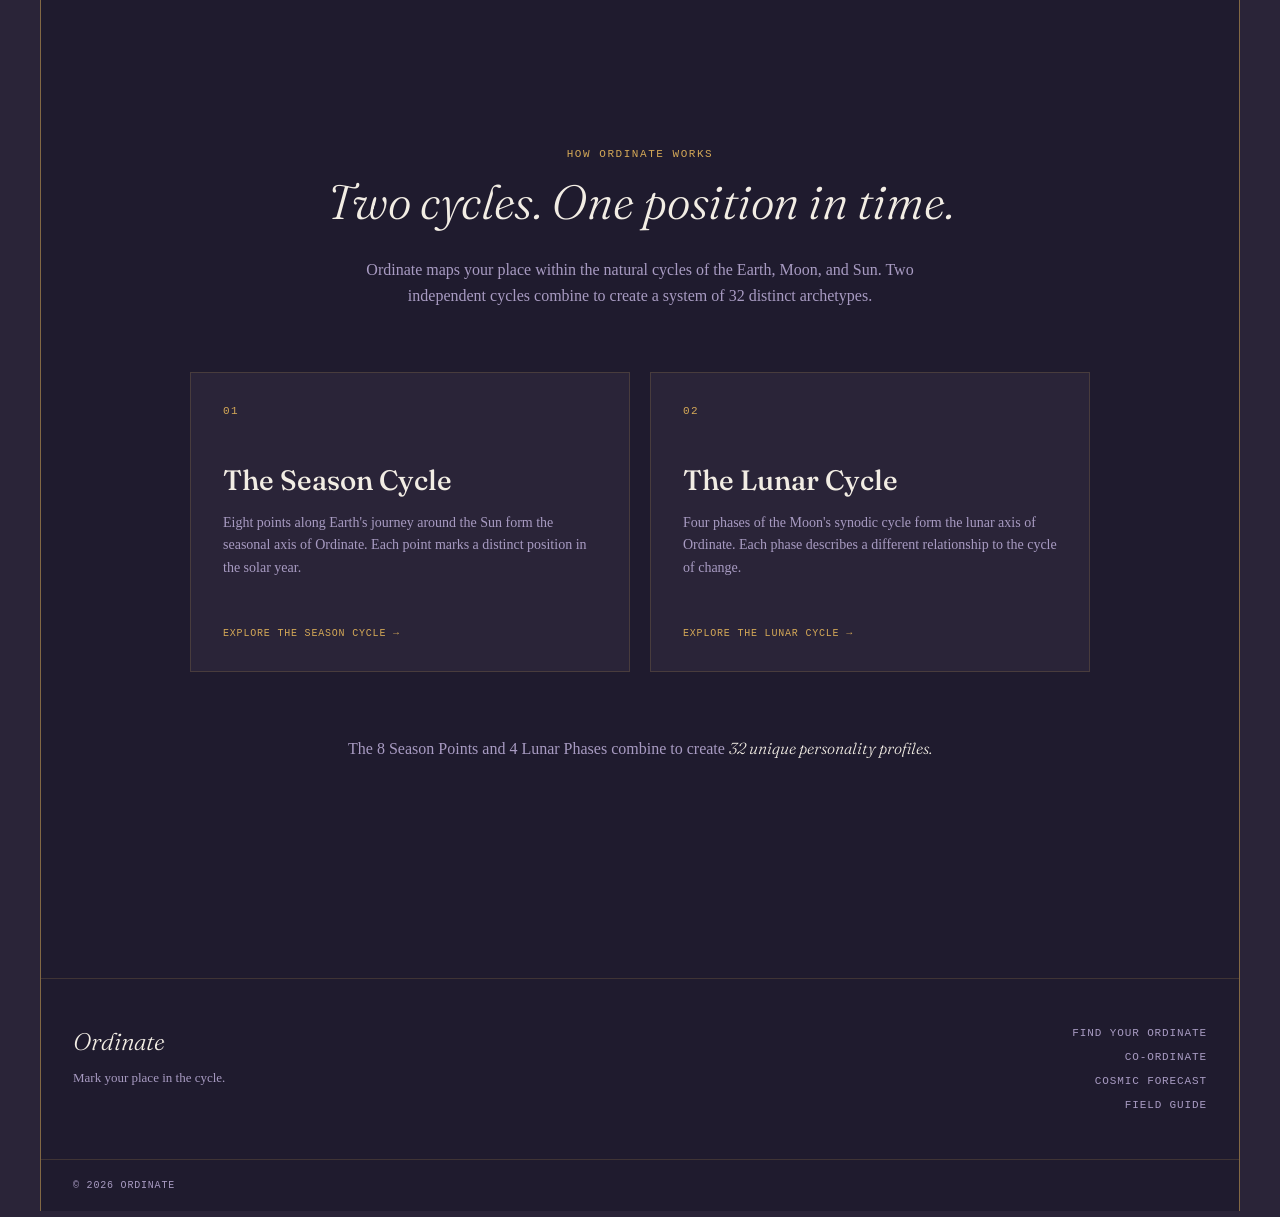
==== commit a2aff6d4: "Build homepage system explanation section" ====
--- a/index.html
+++ b/index.html
@@ -144,6 +144,85 @@
 
 </section>
 
+<section class="home-how">
+
+  <div class="home-how-inner">
+
+    <div class="home-section-intro">
+
+      <p class="eyebrow">
+        How Ordinate works
+      </p>
+
+      <h2>
+        Two cycles. One position in time.
+      </h2>
+
+      <p class="home-how-intro">
+        Ordinate maps your place within the natural cycles of the Earth, Moon, and Sun.
+        Two independent cycles combine to create a system of 32 distinct archetypes.
+      </p>
+
+    </div>
+
+
+    <div class="home-cycle-grid">
+
+      <article class="home-cycle-card">
+
+        <span class="home-cycle-number">
+          01
+        </span>
+
+        <h3>
+          The Season Cycle
+        </h3>
+
+        <p>
+          Eight points along Earth's journey around the Sun form the seasonal axis of Ordinate.
+          Each point marks a distinct position in the solar year.
+        </p>
+
+        <a href="/field-guide/seasons/" class="home-cycle-link">
+          Explore the Season Cycle →
+        </a>
+
+      </article>
+
+
+      <article class="home-cycle-card">
+
+        <span class="home-cycle-number">
+          02
+        </span>
+
+        <h3>
+          The Lunar Cycle
+        </h3>
+
+        <p>
+          Four phases of the Moon's synodic cycle form the lunar axis of Ordinate.
+          Each phase describes a different relationship to the cycle of change.
+        </p>
+
+        <a href="/field-guide/lunar/" class="home-cycle-link">
+          Explore the Lunar Cycle →
+        </a>
+
+      </article>
+
+    </div>
+
+
+    <p class="home-how-result">
+  The 8 Season Points and 4 Lunar Phases combine to create
+  <strong>32 unique personality profiles.</strong>
+</p>
+
+  </div>
+
+</section>
+
     </main>
 
     <footer class="site-footer">
--- a/css/home.css
+++ b/css/home.css
@@ -139,6 +139,116 @@
   color: var(--gold);
 }
 
+/* ========================================
+   Homepage — How Ordinate Works
+======================================== */
+
+.home-how {
+  padding: 120px 32px;
+}
+
+.home-how-inner {
+  max-width: var(--content-wide);
+  margin: 0 auto;
+}
+
+.home-how .home-section-intro {
+  max-width: 680px;
+  margin-bottom: 64px;
+}
+
+.home-how-intro {
+  max-width: 560px;
+  margin: 28px auto 0;
+
+  color: var(--muted);
+  font-size: 16px;
+  line-height: 1.6;
+}
+
+.home-cycle-grid {
+  display: grid;
+  grid-template-columns: repeat(2, 1fr);
+  gap: 20px;
+
+  max-width: 900px;
+  margin: 0 auto;
+}
+
+.home-cycle-card {
+  display: flex;
+  flex-direction: column;
+
+  min-height: 300px;
+  padding: 32px;
+
+  background: var(--surface);
+  border: 1px solid var(--line);
+  border-radius: var(--radius);
+}
+
+.home-cycle-number {
+  font-family: var(--font-mono);
+  font-size: 11px;
+  letter-spacing: 0.12em;
+  color: var(--gold);
+}
+
+.home-cycle-card h3 {
+  margin: 48px 0 0;
+
+  color: var(--text);
+
+  font-family: var(--font-display);
+  font-size: 28px;
+  font-weight: 500;
+  line-height: 1.1;
+}
+
+.home-cycle-card p {
+  margin: 16px 0 0;
+
+  color: var(--muted);
+  font-size: 14px;
+  line-height: 1.6;
+}
+
+.home-cycle-link {
+  margin-top: auto;
+  padding-top: 28px;
+
+  font-family: var(--font-mono);
+  font-size: 10px;
+  letter-spacing: 0.08em;
+  text-transform: uppercase;
+  color: var(--gold);
+  text-decoration: none;
+}
+
+.home-cycle-link:hover {
+  color: var(--text);
+}
+
+.home-how-result {
+  max-width: 680px;
+  margin: 64px auto 0;
+
+  color: var(--muted);
+
+  font-size: 16px;
+  line-height: 1.6;
+  text-align: center;
+}
+
+.home-how-result strong {
+  color: var(--text);
+
+  font-family: 'Fraunces', serif;
+  font-style: italic;
+  font-weight: 300;
+}
+
+
 @media (max-width: 760px) {
 
   .home-tools {
@@ -153,4 +263,12 @@
     min-height: auto;
   }
 
+  .home-how {
+    padding: 72px 20px;
+  }
+
+  .home-cycle-grid {
+    grid-template-columns: 1fr;
+  }
+
 }
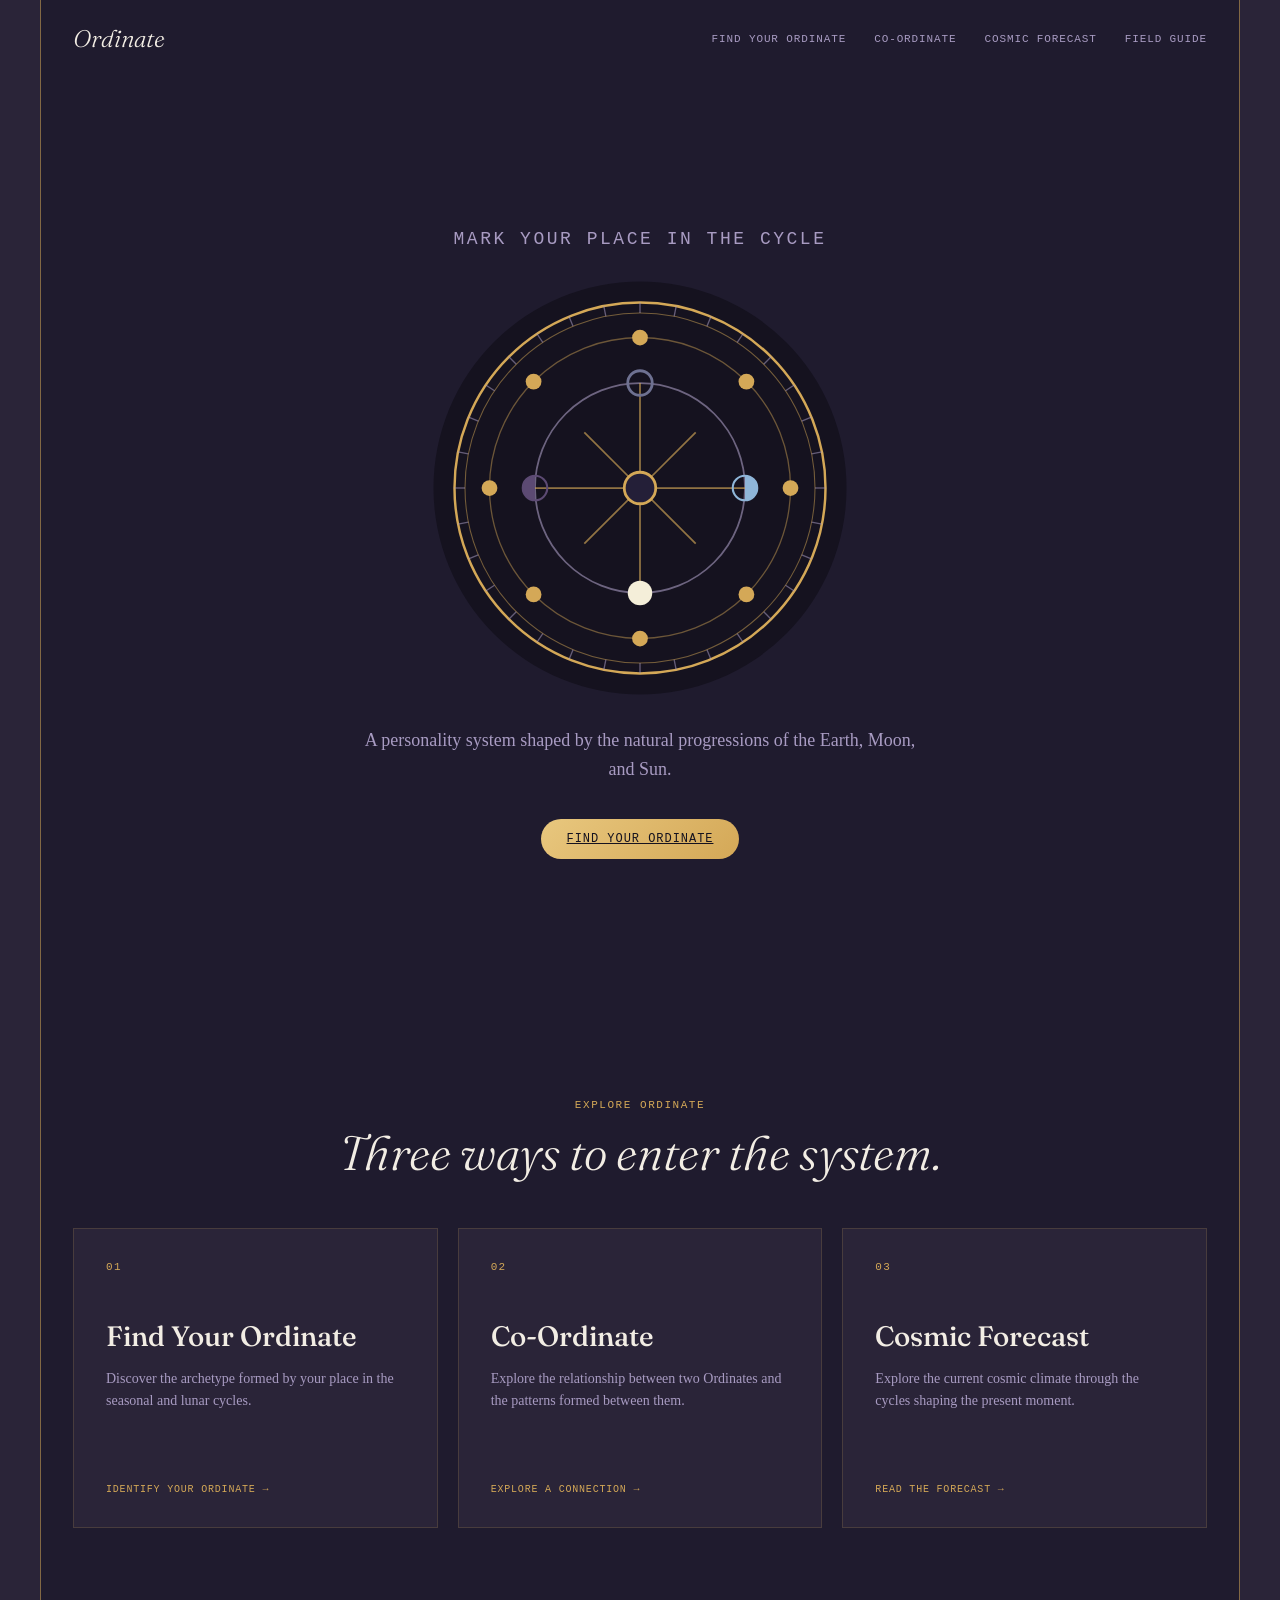
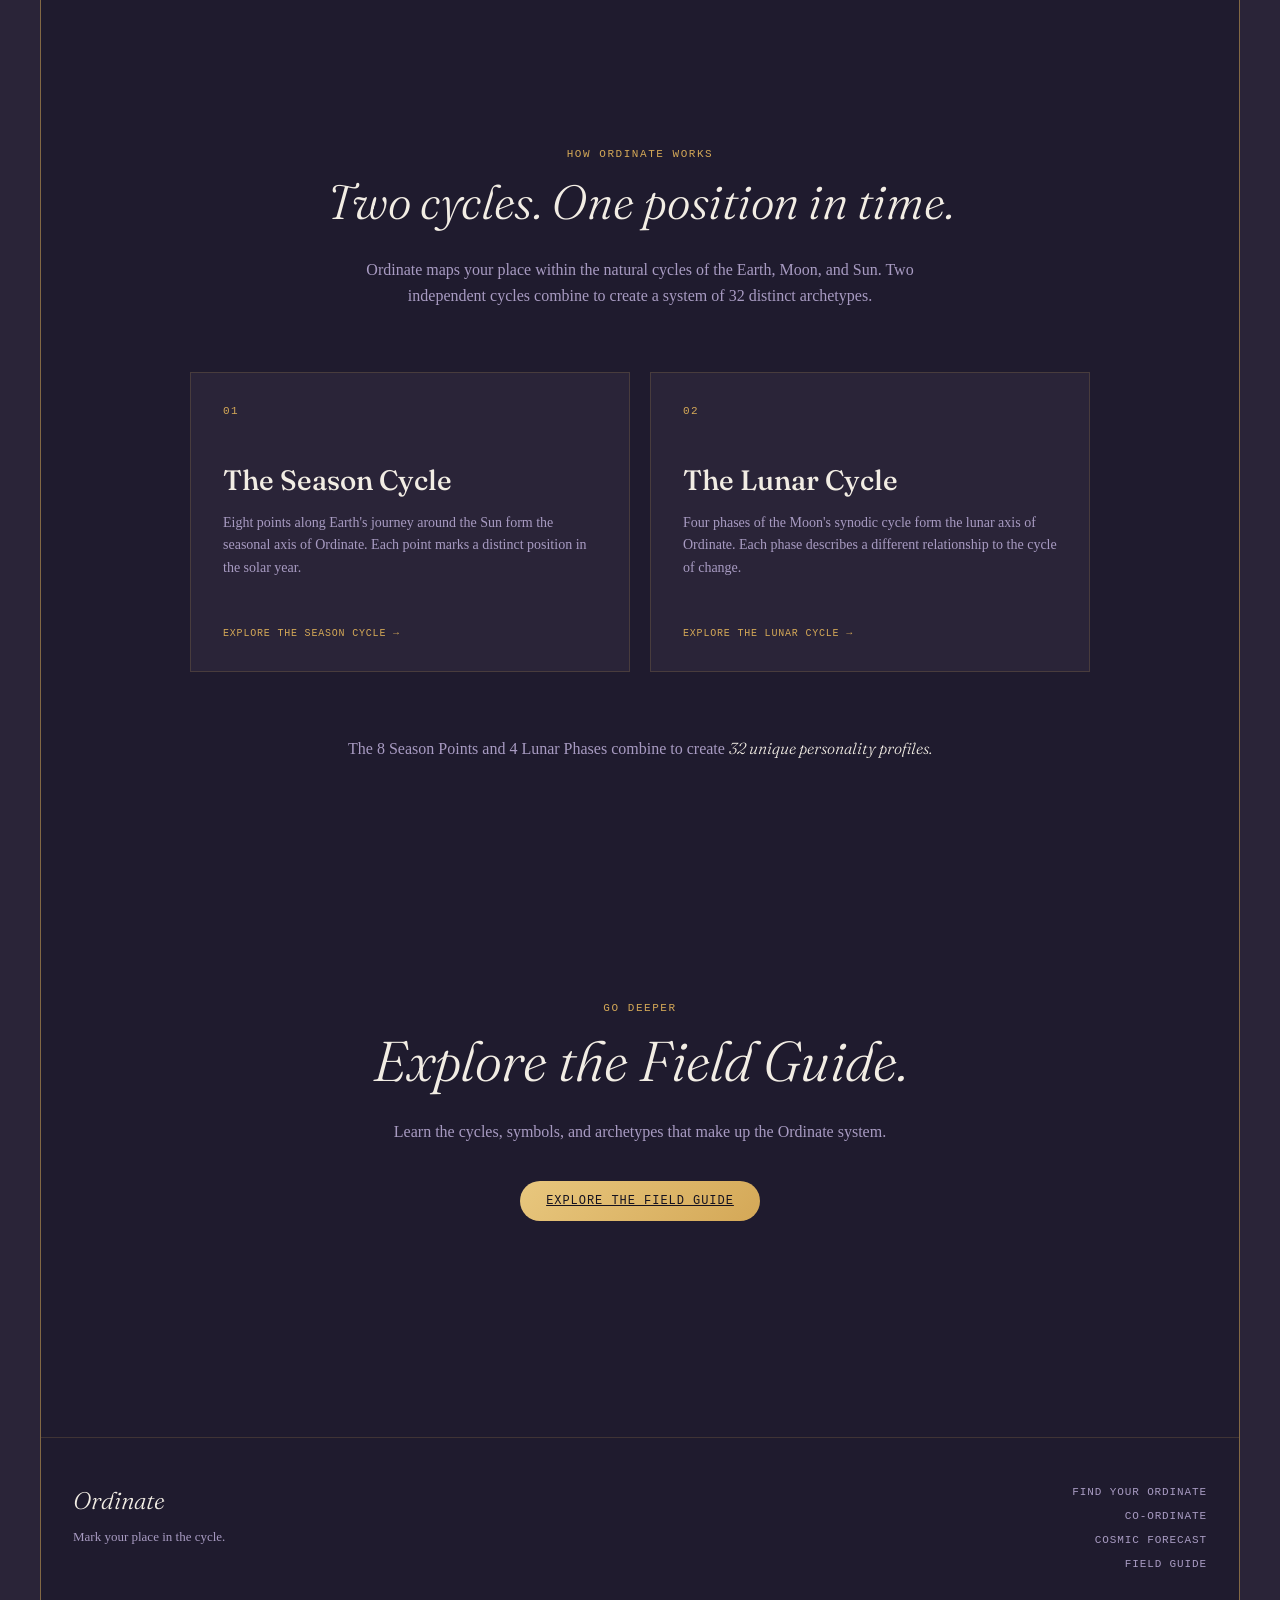
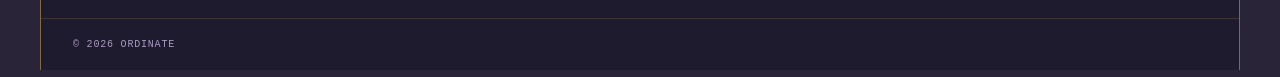
==== commit 581096e8: "Complete homepage structure and Field Guide invitation" ====
--- a/index.html
+++ b/index.html
@@ -222,6 +222,29 @@
   </div>
 
 </section>
+<section class="home-field-guide">
+
+  <div class="home-field-guide-inner">
+
+    <p class="eyebrow">
+      Go deeper
+    </p>
+
+    <h2>
+      Explore the Field Guide.
+    </h2>
+
+    <p>
+      Learn the cycles, symbols, and archetypes that make up the Ordinate system.
+    </p>
+
+    <a href="/field-guide/" class="button button-primary">
+      Explore the Field Guide
+    </a>
+
+  </div>
+
+</section>
 
     </main>
 
--- a/css/home.css
+++ b/css/home.css
@@ -248,8 +248,49 @@
   font-weight: 300;
 }
 
-
-@media (max-width: 760px) {
+/* ========================================
+   Homepage — Field Guide Invitation
+======================================== */
+
+.home-field-guide {
+  padding: 120px 32px;
+  text-align: center;
+}
+
+.home-field-guide-inner {
+  max-width: 680px;
+  margin: 0 auto;
+}
+
+.home-field-guide h2 {
+  margin: 16px 0 0;
+
+  color: var(--text);
+
+  font-family: 'Fraunces', serif;
+  font-style: italic;
+  font-weight: 300;
+
+  font-size: clamp(32px, 5vw, 56px);
+  line-height: 1.1;
+}
+
+.home-field-guide p:not(.eyebrow) {
+  max-width: 520px;
+  margin: 28px auto 0;
+
+  color: var(--muted);
+
+  font-size: 16px;
+  line-height: 1.6;
+}
+
+.home-field-guide .button {
+  display: inline-block;
+  margin-top: 36px;
+}
+
+@media (max-width: 800px) {
 
   .home-tools {
     padding: 72px 20px;
@@ -271,4 +312,8 @@
     grid-template-columns: 1fr;
   }
 
+  .home-field-guide {
+    padding: 72px 20px;
+  }
+
 }
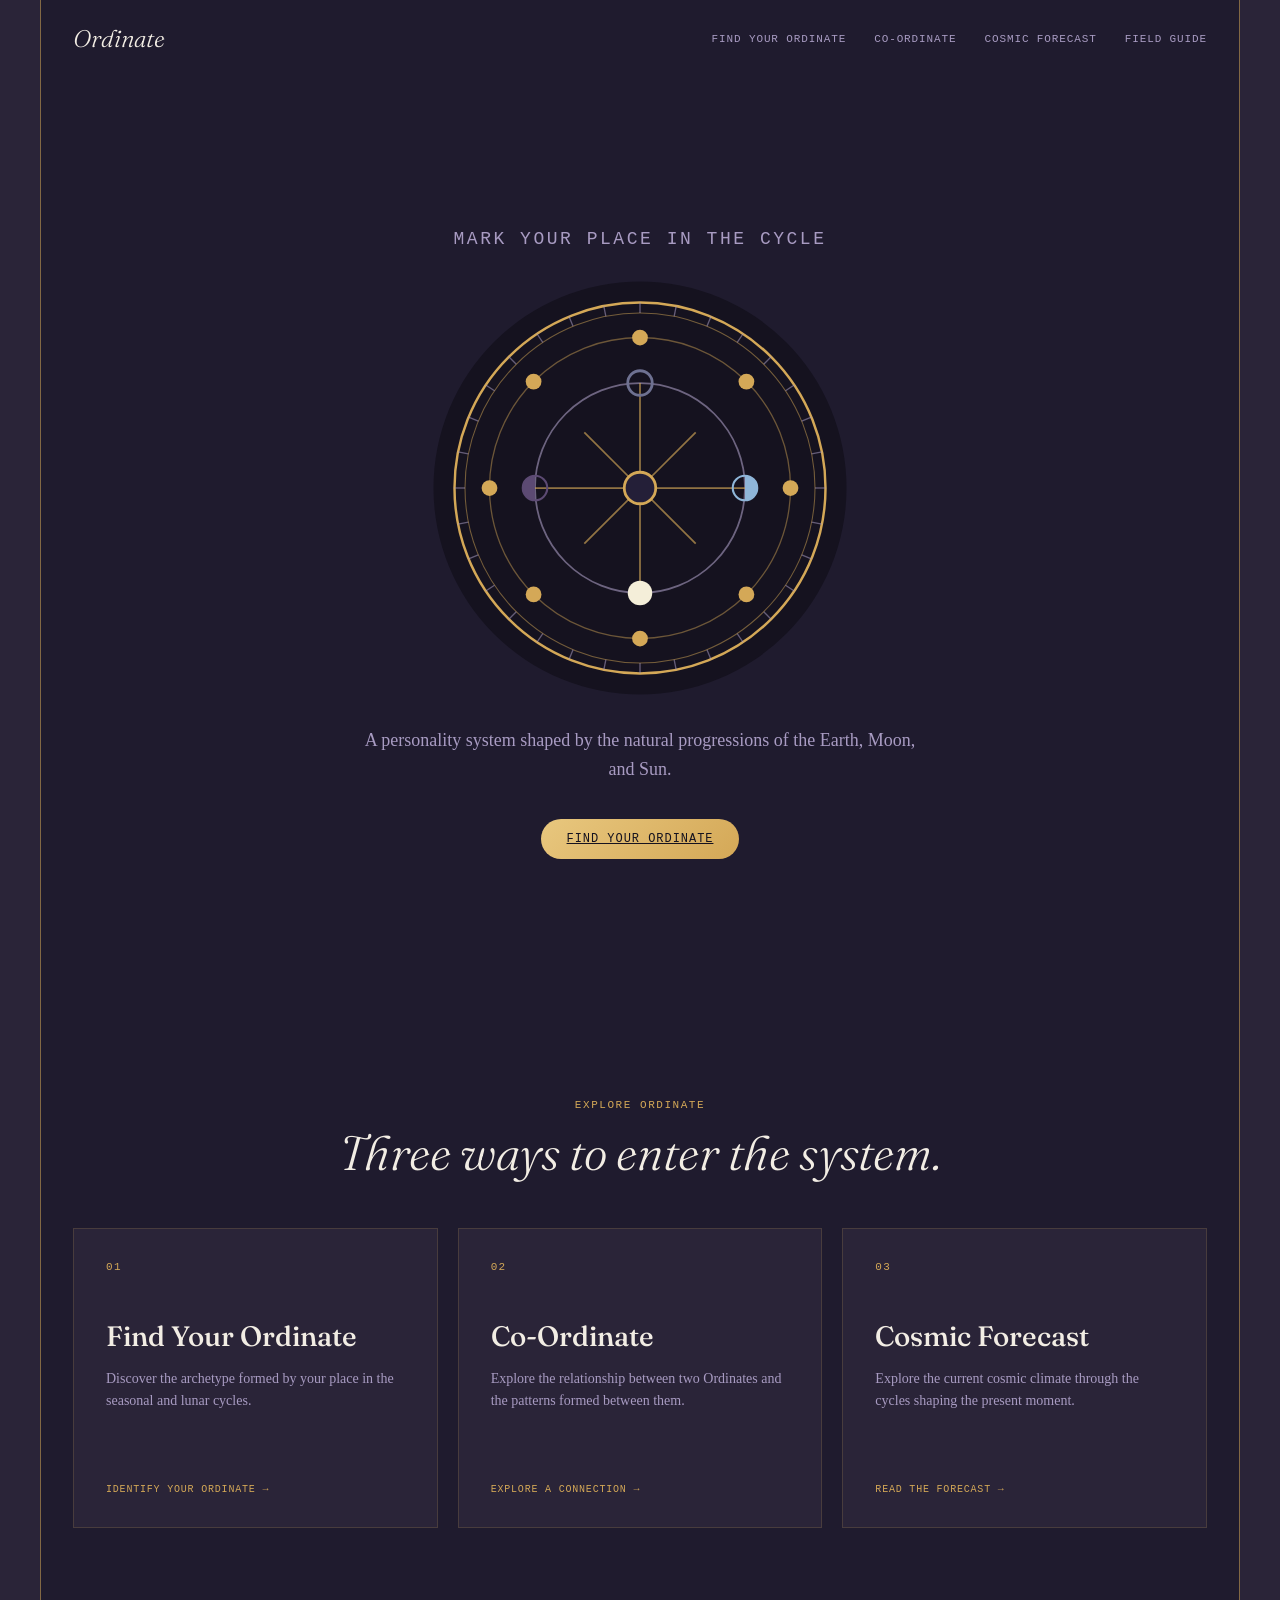
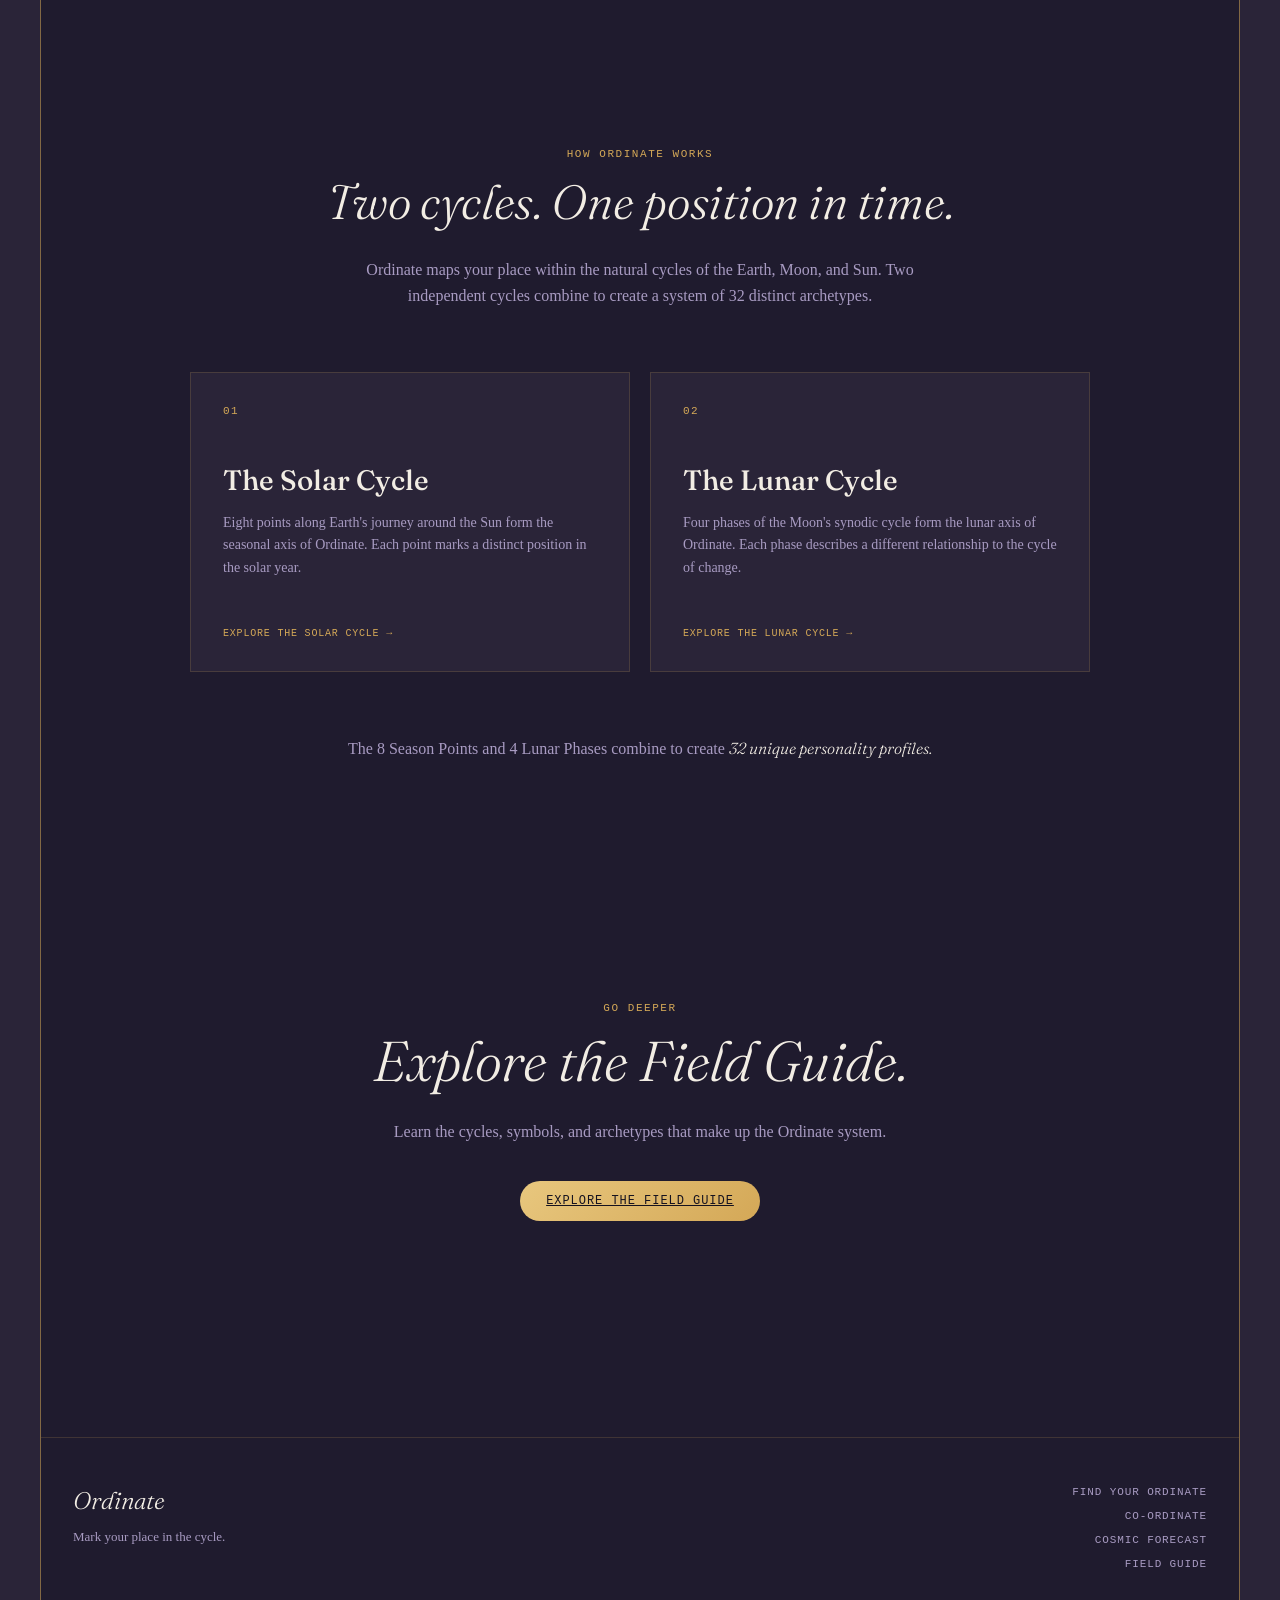
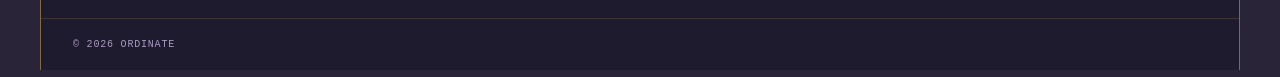
==== commit e82b7f4d: "Home page link and label fixes" ====
--- a/index.html
+++ b/index.html
@@ -7,8 +7,8 @@
   <title>Ordinate</title>
 
   <link rel="stylesheet" href="css/global.css">
+  <link rel="stylesheet" href="css/layout.css">
   <link rel="stylesheet" href="css/components.css">
-  <link rel="stylesheet" href="css/layout.css">
   <link rel="stylesheet" href="css/home.css">
 </head>
 
@@ -175,7 +175,7 @@
         </span>
 
         <h3>
-          The Season Cycle
+          The Solar Cycle
         </h3>
 
         <p>
@@ -183,8 +183,8 @@
           Each point marks a distinct position in the solar year.
         </p>
 
-        <a href="/field-guide/seasons/" class="home-cycle-link">
-          Explore the Season Cycle →
+        <a href="/field-guide/solar-cycle/" class="home-cycle-link">
+          Explore the Solar Cycle →
         </a>
 
       </article>
@@ -205,7 +205,7 @@
           Each phase describes a different relationship to the cycle of change.
         </p>
 
-        <a href="/field-guide/lunar/" class="home-cycle-link">
+        <a href="/field-guide/lunar-cycle/" class="home-cycle-link">
           Explore the Lunar Cycle →
         </a>
 
